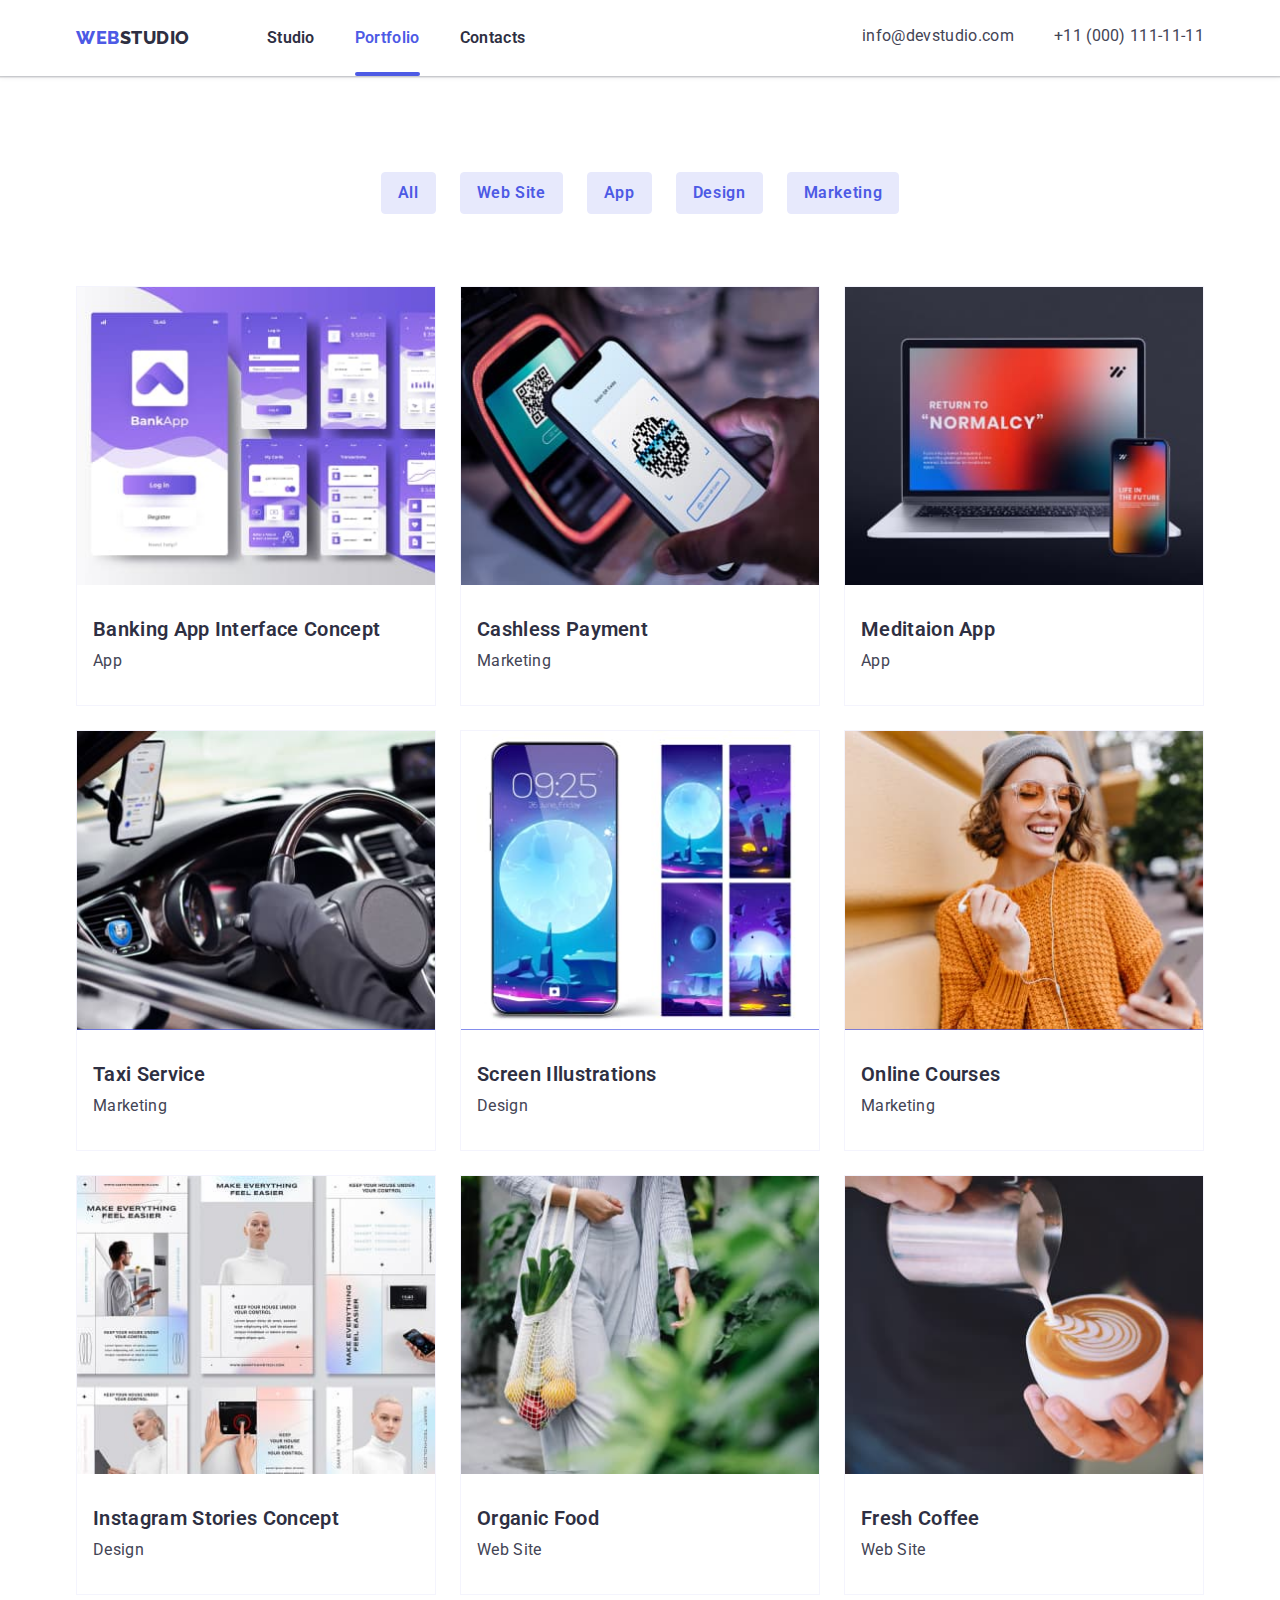
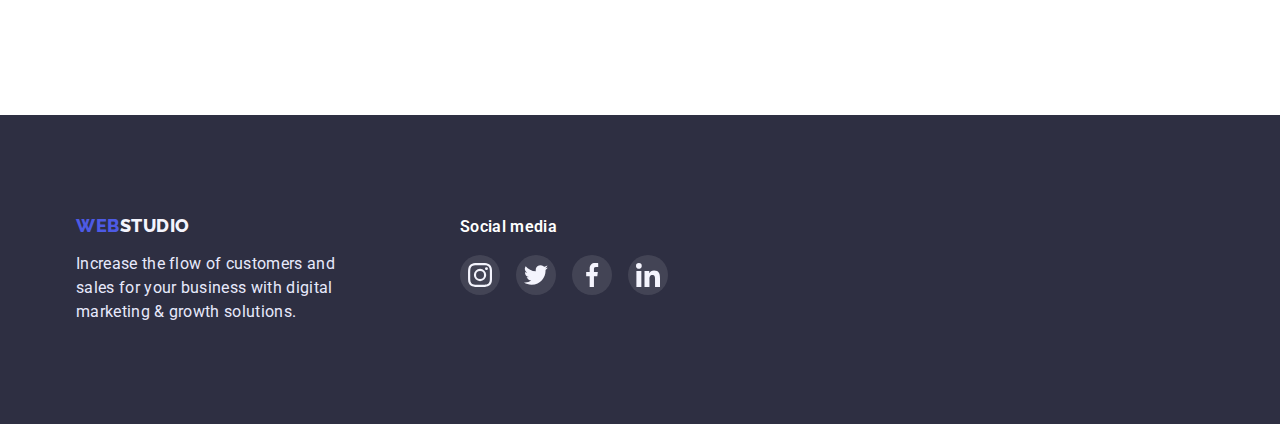
==== portfolio.html @ 24c37f54 "copy all files from hw6" ====
<!DOCTYPE html>
<html lang="uk">
  <head>
    <meta charset="UTF-8" />
    <meta http-equiv="X-UA-Compatible" content="IE=edge" />
    <meta name="viewport" content="width=device-width, initial-scale=1.0" />
    <link
      href="https://fonts.googleapis.com/css2?family=Oleo+Script&family=Raleway:wght@700&family=Roboto:wght@400;500;700;900&display=swap"
      rel="stylesheet"
    />
    <link
      href="https://cdnjs.cloudflare.com/ajax/libs/modern-normalize/1.1.0/modern-normalize.min.css"
      rel="stylesheet"
    />
    <!-- <link
      href="https://fonts.googleapis.com/css2?family=Raleway:wght@700&display=swap"
      rel="stylesheet"
    /> -->
    <link rel="stylesheet" href="./сss/styles.css" />
    <title>Portfolio</title>
  </head>
  <body class="page">
    <!-- Шапка сайту -->
    <header class="border-header">
      <div class="container all-header">
        <nav class="main-nav">
          <!-- <a href="index.html">
          <img src="./images/WebStudio.svg" alt="Лого вебстудии" />
        </a> -->
          <a href="index.html" class="logo-top"
            >Web<span class="logo-header">Studio</span></a
          >
          <ul class="site-nav list">
            <li class="item">
              <a href="index.html" class="link">Studio</a>
            </li>
            <li class="item">
              <a href="./portfolio.html" class="link current">Portfolio</a>
            </li>
            <li class="item"><a href="#" class="link">Contacts</a></li>
          </ul>
        </nav>
        <ul class="contacts-nav list">
          <li class="item">
            <a href="mailto:info@devstudio.com" lang="en" class="contacts"
              >info@devstudio.com</a
            >
          </li>
          <li class="item">
            <a href="tel:+110001111111" class="contacts">+11 (000) 111-11-11</a>
          </li>
        </ul>
      </div>
    </header>
    <main>
      <section class="porfolio-section">
        <div class="container">
          <h1 class="section-title visually-hidden">Portfolio</h1>
          <ul class="filter">
            <li class="items">
              <button type="button" class="filter-button pointer">All</button>
            </li>

            <li class="items">
              <button type="button" class="filter-button pointer">
                Web Site
              </button>
            </li>

            <li class="items">
              <button type="button" class="filter-button pointer">App</button>
            </li>

            <li class="items">
              <button type="button" class="filter-button pointer">
                Design
              </button>
            </li>

            <li class="items">
              <button type="button" class="filter-button pointer">
                Marketing
              </button>
            </li>
          </ul>

          <ul class="portfolio">
            <li class="portfolio-elements">
              <a href="#" lang="en" class="portfolio-link link">
                <div class="cards-overlay">
                  <img src="./images1/banking.jpg" alt="banking" width="370" />
                  <p class="text-cards-overlay">
                    14 Stylish and User-Friendly App Design Concepts · Task
                    Manager App · Calorie Tracker App · Exotic Fruit Ecommerce
                    App · Cloud Storage App
                  </p>
                </div>

                <div class="card-content">
                  <h2 class="content-title">Banking App Interface Concept</h2>
                  <p class="section-text">App</p>
                </div>
              </a>
            </li>

            <li class="portfolio-elements">
              <a href="#" lang="en" class="portfolio-link link">
                <div class="cards-overlay">
                  <img src="./images1/qrcode.jpg" alt="cashless" width="370" />
                  <p class="text-cards-overlay">
                    14 Stylish and User-Friendly App Design Concepts · Task
                    Manager App · Calorie Tracker App · Exotic Fruit Ecommerce
                    App · Cloud Storage App
                  </p>
                </div>

                <div class="card-content">
                  <h2 class="content-title">Cashless Payment</h2>
                  <p class="section-text">Marketing</p>
                </div>
              </a>
            </li>

            <li class="portfolio-elements">
              <a href="#" lang="en" class="portfolio-link link">
                <div class="cards-overlay">
                  <img
                    src="./images1/meditaion.jpg"
                    alt="meditaion"
                    width="370"
                  />
                  <p class="text-cards-overlay">
                    14 Stylish and User-Friendly App Design Concepts · Task
                    Manager App · Calorie Tracker App · Exotic Fruit Ecommerce
                    App · Cloud Storage App
                  </p>
                </div>

                <div class="card-content">
                  <h2 class="content-title">Meditaion App</h2>
                  <p class="section-text">App</p>
                </div>
              </a>
            </li>

            <li class="portfolio-elements">
              <a href="#" lang="en" class="portfolio-link link">
                <div class="cards-overlay">
                  <img src="./images1/taxi.jpg" alt="taxi" width="370" />
                  <p class="text-cards-overlay">
                    14 Stylish and User-Friendly App Design Concepts · Task
                    Manager App · Calorie Tracker App · Exotic Fruit Ecommerce
                    App · Cloud Storage App
                  </p>
                </div>

                <div class="card-content">
                  <h2 class="content-title">Taxi Service</h2>
                  <p class="section-text">Marketing</p>
                </div>
              </a>
            </li>

            <li class="portfolio-elements">
              <a href="#" lang="en" class="portfolio-link link">
                <div class="cards-overlay">
                  <img src="./images1/screen.jpg" alt="screen" width="370" />
                  <p class="text-cards-overlay">
                    14 Stylish and User-Friendly App Design Concepts · Task
                    Manager App · Calorie Tracker App · Exotic Fruit Ecommerce
                    App · Cloud Storage App
                  </p>
                </div>

                <div class="card-content">
                  <h2 class="content-title">Screen Illustrations</h2>
                  <p class="section-text">Design</p>
                </div>
              </a>
            </li>

            <li class="portfolio-elements">
              <a href="#" lang="en" class="portfolio-link link">
                <div class="cards-overlay">
                  <img src="./images1/courses.jpg" alt="courses" width="370" />
                  <p class="text-cards-overlay">
                    14 Stylish and User-Friendly App Design Concepts · Task
                    Manager App · Calorie Tracker App · Exotic Fruit Ecommerce
                    App · Cloud Storage App
                  </p>
                </div>

                <div class="card-content">
                  <h2 class="content-title">Online Courses</h2>
                  <p class="section-text">Marketing</p>
                </div>
              </a>
            </li>

            <li class="portfolio-elements">
              <a href="#" lang="en" class="portfolio-link link">
                <div class="cards-overlay">
                  <img src="./images1/stories.jpg" alt="stories" width="370" />
                  <p class="text-cards-overlay">
                    14 Stylish and User-Friendly App Design Concepts · Task
                    Manager App · Calorie Tracker App · Exotic Fruit Ecommerce
                    App · Cloud Storage App
                  </p>
                </div>

                <div class="card-content">
                  <h2 class="content-title">Instagram Stories Concept</h2>
                  <p class="section-text">Design</p>
                </div>
              </a>
            </li>

            <li class="portfolio-elements">
              <a href="#" lang="en" class="portfolio-link link">
                <div class="cards-overlay">
                  <img src="./images1/food.jpg" alt="food" width="370" />
                  <p class="text-cards-overlay">
                    14 Stylish and User-Friendly App Design Concepts · Task
                    Manager App · Calorie Tracker App · Exotic Fruit Ecommerce
                    App · Cloud Storage App
                  </p>
                </div>

                <div class="card-content">
                  <h2 class="content-title">Organic Food</h2>
                  <p class="section-text">Web Site</p>
                </div>
              </a>
            </li>

            <li class="portfolio-elements">
              <a href="#" lang="en" class="portfolio-link link">
                <div class="cards-overlay">
                  <img src="./images1/coffee.jpg" alt="coffee" width="370" />
                  <p class="text-cards-overlay">
                    14 Stylish and User-Friendly App Design Concepts · Task
                    Manager App · Calorie Tracker App · Exotic Fruit Ecommerce
                    App · Cloud Storage App
                  </p>
                </div>

                <div class="card-content">
                  <h2 class="content-title">Fresh Coffee</h2>
                  <p class="section-text">Web Site</p>
                </div>
              </a>
            </li>
          </ul>
        </div>
      </section>
    </main>
    <!-- Футер -->
    <footer class="footer">
      <!-- <img src="./images/WebStudio.svg" alt="Лого вебстудии" /> -->
      <div class="container">
        <div class="all-footer">
          <div class="footer-block">
            <a href="index.html" class="logo-bottom"
              >Web<span class="logo-footer">Studio</span>
            </a>
            <p class="footer-text">
              Increase the flow of customers and sales for your business with
              digital marketing & growth solutions.
            </p>
          </div>
          <div class="social-media">
            <p class="social-text">Social media</p>
            <ul class="social-link-footer">
              <li class="elements-size">
                <a href="#" class="social-blok-footer">
                  <svg class="icon-footer" width="24" height="24">
                    <use href="./images1/sprite1.svg#icon-instagram"></use>
                  </svg>
                </a>
              </li>

              <li class="elements-size">
                <a href="#" class="social-blok-footer">
                  <svg class="icon-footer" width="24" height="24">
                    <use href="./images1/sprite1.svg#icon-twitter"></use>
                  </svg>
                </a>
              </li>

              <li class="elements-size">
                <a href="#" class="social-blok-footer">
                  <svg class="icon-footer" width="24" height="24">
                    <use href="./images1/sprite1.svg#icon-facebook"></use>
                  </svg>
                </a>
              </li>

              <li class="elements-size">
                <a href="#" class="social-blok-footer">
                  <svg class="icon-footer" width="24" height="24">
                    <use href="./images1/sprite1.svg#icon-linkedin"></use>
                  </svg>
                </a>
              </li>
            </ul>
          </div>
        </div>
      </div>
    </footer>
    <script src="./js/modal.js"></script>
  </body>
</html>
---- сss/styles.css ----
/* Определяем палитру цвета которую использовал дизайнер при разработке макета */
/* цвет основного текста SLATE #434455; */
/* вторичный цвет текста (заголовки) NAVY BLUE #2E2F42 */
/* цвет бэкграунд акцента #4D5AE5 */
/* цвет лого header  #4D5AE5 #2E2F42 */
/* цвет лого footer  #4D5AE5 #F4F4FD */
/* цвет фона (header) #FFFFFF */
/* цвет фона (hero + footer) #2E2F42 */
/* цвет фона (sections) #E5E5E5 */
/* цвет фона (section Team) #F4F4FD */
/* цвет фона кнопок #E7E9FC */

/* Задаем основной цвет шрифта и фона */
:root {
  --portfolio-card-set-left-gap: 24px;
  --portfolio-card-set-top-gap: 48px;

  --primary-text-color: #434455;
  --title-text-color-second-bg-color: #2e2f42;
  --accent-bg-color-button-text-color: #4d5ae5;
  --first-color: #ffffff;
  --third-background-color: #e5e5e5;
  --fourth-background-color: #f4f4fd;
  --button-background-color: #e7e9fc;
  --button-bg-active-color: #404bbf;
  --border-color: #8e8f99;
  --icon-customer-color: #afb1b8;
  --hover-background-color: #31d0aa;

  --duration: 250ms;
  --timing-function: cubic-bezier(0.4, 0, 0.2, 1);
}

/* Если не используем нормализацию стилей то прописываем руками
html {
  box-sizing: border-box;
}
*,
*::before,
*::after {
  box-sizing: inherit;
} */

body {
  margin: 0px;
  color: var(--primary-text-color);
  background-color: var(--first-color);

  font-family: Roboto, sans-serif;
  letter-spacing: 0.02em;
}
/* Утилиты */
.list {
  margin: 0px;
  padding: 0px;
}

/* Обнуляем маржины для элементов макета' */

h1,
h2,
h3,
h4,
h5,
h6,
p,
ul,
a {
  margin: 0;
}

img {
  display: block;
  max-width: 100%;
  height: auto;
}
/* Убираем точки в списке */
/* .list {
  list-style: none;
} */
ul {
  list-style: none;
}

.link {
  text-decoration: none;
}
.pointer {
  cursor: pointer;
}

/* h1,
h2,
h3,
h4,
h5,
h6 {
  font-family: "Times New Roman", Times, serif;
} */

.container {
  width: 1158px;
  padding-left: 15px;
  padding-right: 15px;
  margin-left: auto;
  margin-right: auto;
}

/* Задаем цвет лого */
.logo-top {
  color: var(--accent-bg-color-button-text-color);
  font-family: Raleway, sans-serif;
  font-weight: 800;
  font-size: 18px;
  line-height: 1.33;
  display: flex;
  align-items: center;
  letter-spacing: 0.03em;
  text-transform: uppercase;
  text-decoration: none;
}
.logo-top .logo-header {
  color: var(--title-text-color-second-bg-color);
}
.logo-bottom {
  color: var(--accent-bg-color-button-text-color);
  font-family: Raleway, sans-serif;
  font-weight: 800;
  font-size: 18px;
  line-height: 1.17;
  display: flex;
  align-items: center;
  letter-spacing: 0.03em;
  text-transform: uppercase;
  text-decoration: none;
}
.logo-bottom .logo-footer {
  color: var(--fourth-background-color);
}

/* Стилизуем меню навигации */
.border-header {
  box-shadow: 0px 2px 1px rgba(46, 47, 66, 0.08),
    0px 1px 1px rgba(46, 47, 66, 0.16), 0px 1px 6px rgba(46, 47, 66, 0.08);
}

.all-header {
  display: flex;
  align-items: center;
}
.main-nav {
  display: flex;
  align-items: center;
}
.site-nav {
  display: flex;
  margin-left: 77px;
}
.site-nav .item + .item {
  margin-left: 40px;
}
.site-nav .link {
  position: relative;

  padding-top: 24px;
  padding-bottom: 29px;
  color: var(--title-text-color-second-bg-color);
  font-weight: 600;
  font-size: 16px;
  line-height: 1.5;
  text-decoration: none;

  transition-property: color;
  transition-duration: var(--duration);
  transition-timing-function: var(--timing-function);
}
.site-nav .link:hover,
.site-nav .link:focus {
  color: var(--primary-text-color);
}
.site-nav .link.current,
.site-nav .link:active {
  color: var(--accent-bg-color-button-text-color);
}

.current::after {
  position: absolute;
  left: 0;
  bottom: 0;
  /* margin-top: 24px; */
  content: '';
  display: block;
  width: 100%;
  height: 4px;
  background-color: var(--accent-bg-color-button-text-color);
  border-radius: 2px;
}

/* Стилизуем в шапке контакты */
.contacts-nav {
  display: flex;
  margin-left: auto;
}
.contacts-nav .item:not(:last-child) {
  margin-right: 40px;
}

.contacts-nav .contacts {
  display: flex;
  padding-top: 24px;
  padding-bottom: 28px;
  color: var(--primary-text-color);
  font-size: 16px;
  line-height: 1.5;
  text-decoration: none;

  transition: color var(--duration) var(--timing-function);
}
.contacts-nav .contacts:hover,
.contacts-nav .contacts:focus {
  color: var(--accent-bg-color-button-text-color);
}

/* Стилизуем героя */
.overlay {
  max-width: 1440px;
  height: 603px;
  margin-left: auto;
  margin-right: auto;
  background-image: linear-gradient(
      to right,
      rgba(46, 47, 66, 0.5),
      rgba(46, 47, 66, 0.5)
    ),
    url('../images1/peopleoffice.jpg');
  background-repeat: no-repeat;
  background-position: center;
  background-size: cover;
}

.hero {
  text-align: center;
  background-color: var(--title-text-color-second-bg-color);
}
.hero-content {
  padding-top: 192px;
  padding-bottom: 192px;
}
.hero-title {
  display: block;
  width: 492px;
  margin-left: auto;
  margin-right: auto;
  margin-top: 0;
  margin-bottom: 48px;

  color: var(--first-color);
  font-weight: 600;
  font-size: 56px;
  line-height: 1.07;
}
.hero-button {
  display: flex;
  margin-left: auto;
  margin-right: auto;
  flex-direction: row;
  gap: 10px;
  border-radius: 4px;
  border: none;
  align-items: center;
  padding: 16px 32px;
  min-width: 170px;
  min-height: 51px;
  box-shadow: 0px 4px 4px rgba(0, 0, 0, 0.15);

  color: var(--first-color);
  background-color: var(--accent-bg-color-button-text-color);
  font-family: inherit;
  font-weight: 600;
  font-size: 16px;
  line-height: 1.19;
  display: flex;
  align-items: center;
  letter-spacing: 0.04em;

  transition: box-shadow var(--duration) var(--timing-function),
    background-color var(--duration) var(--timing-function);
}

.hero-button:hover,
.hero-button:focus {
  box-shadow: 0px 1px 6px rgba(46, 47, 66, 0.08),
    0px 1px 1px rgba(46, 47, 66, 0.16), 0px 2px 1px rgba(46, 47, 66, 0.08);
}
.hero-button:active {
  background-color: var(--button-bg-active-color);
  box-shadow: 0px 4px 4px rgba(0, 0, 0, 0.15);
  /* outline-color: transparent; */
}

/* Стилизуем заголовки секций */

.section-title {
  margin-top: 0px;

  color: var(--title-text-color-second-bg-color);
  font-weight: 600;
  font-size: 36px;
  line-height: 1.11;
  text-align: center;
  text-transform: capitalize;
}

.visually-hidden {
  position: absolute;
  width: 1px;
  height: 1px;
  margin: -1px;
  border: 0;
  padding: 0;
  clip: rect(0 0 0 0);
  overflow: hidden;
}

/* Стилизуем заголовки контента внутри секций Future, Team, Portfolio */

.content-title {
  margin-top: 0px;
  margin-bottom: 0px;

  color: var(--title-text-color-second-bg-color);
  font-weight: 600;
  font-size: 20px;
  line-height: 1.2;
}
/* Стилизуем контент внутри секций Future, Team, Portfolio */

.section {
  padding-top: 120px;
  padding-bottom: 120px;
}

.features-section {
  padding-bottom: 0px;
}

.feature-block {
  display: flex;
  align-items: center;
  justify-content: center;
  margin: 0;
  margin-bottom: 8px;
  width: 264px;
  height: 112px;
  border-radius: 4px;
  text-align: center;
  background-color: var(--fourth-background-color);
  border-radius: 4px;
}

.features {
  display: flex;
  min-width: 264px;
  margin: 0;
  padding: 0;
}

.features .items {
  flex-basis: 264px;
}

.features .items:not(:last-child) {
  margin-right: 24px;
}

.section-text {
  color: var(--primary-text-color);
  font-size: 16px;
  line-height: 1.5;
}
/* Section What are we doing */
.services {
  display: flex;
  margin-top: 72px;
  padding: 0;
}

.services .items:not(:last-child) {
  padding-right: 24px;
}
/* Section Team */

.team {
  display: flex;
  margin: 0;
  padding: 0;
  margin-top: 72px;
  gap: 24px;
}

.team-elements {
  flex-basis: calc((100% - 72px) / 4);
  background-color: var(--first-color);
  box-shadow: 0px 1px 6px rgba(46, 47, 66, 0.08),
    0px 1px 1px rgba(46, 47, 66, 0.16), 0px 2px 1px rgba(46, 47, 66, 0.08);
  border-radius: 0px 0px 4px 4px;
}

.team-background {
  background-color: var(--fourth-background-color);
}

.teamcard-content {
  text-align: center;
  padding: 32px 16px;
}

.social-link {
  display: flex;
  margin: 0;
  padding: 0;
  margin-top: 8px;
  gap: 24px;
}

.social-blok {
  display: flex;
  justify-content: center;
  align-items: center;
  text-align: center;
  width: 40px;
  height: 40px;
  padding: 12px 12px;
  border-radius: 50%;
  background-color: var(--accent-bg-color-button-text-color);
}

.social-blok:not(:last-child) {
  margin-right: 24px;
}

/* Section Customers */

.customer-block {
  display: flex;
  margin: 0;
  padding: 0;
  margin-top: 72px;
  gap: 24px;
  justify-content: center;
}

.customer-block .items {
  width: 168px;
  height: 88px;
}

.customer-block-icon {
  width: 100%;
  height: 100%;
  display: flex;
  align-items: center;
  justify-content: center;
  background-color: var(--first-color);
  border: 1px solid var(--border-color);
  border-radius: 4px;
  color: var(--border-color);

  transition: color var(--duration) var(--timing-function),
    border-color var(--duration) var(--timing-function);
}

.customer-block-icon:not(:last-child) {
  margin-right: 24px;
}

.icon-customer {
  fill: currentColor;
}

.customer-block-icon:hover,
.customer-block-icon:focus {
  color: var(--accent-bg-color-button-text-color);
  border-color: var(--accent-bg-color-button-text-color);
}

/* outline-color: var(--accent-bg-color-button-text-color); */

/* Стилизуем футер */

.footer {
  /* max-width: 1440px;
  max-height: 310px; */
  margin-left: auto;
  margin-right: auto;
  padding-top: 100px;
  padding-bottom: 100px;
  background-color: var(--title-text-color-second-bg-color);
}

.all-footer {
  display: flex;
  margin: 0;
  padding: 0;
  align-items: flex-start;
}
.footer-block {
  width: 264px;
  padding: 0;
  margin: 0;
}
.footer-text {
  display: inline-block;
  width: 264px;
  margin-top: 16px;

  color: var(--button-background-color);
  font-size: 16px;
  line-height: 1.5;
}
.social-items {
  display: flex;
  margin: 0;
  padding: 0;
}

.social-media {
  display: block;
  margin-left: 120px;
}
.social-text,
.form-text {
  display: inline-block;
  margin-bottom: 16px;

  font-weight: 600;
  font-size: 16px;
  line-height: 1.5;
  color: var(--first-color);
}
.social-link-footer {
  display: flex;
  margin: 0;
  padding: 0;
  gap: 16px;
}

.elements-size {
  width: 40px;
  height: 40px;
}
.social-blok-footer {
  display: flex;
  margin: 0;
  width: 100%;
  height: 100%;
  /* padding: 12px 12px; */
  /* border: 1px solid var(--border-color); */
  border-radius: 4px;
  justify-content: center;
  align-items: center;
  text-align: center;
  border-radius: 50%;
  background-color: rgba(255, 255, 255, 0.1);

  transition: background-color var(--duration) var(--timing-function),
    outline-color var(--duration) var(--timing-function);
}

.social-blok:not(:last-child) {
  margin-right: 24px;
}

.social-blok-footer:hover,
.social-blok-footer:focus {
  background-color: var(--hover-background-color);
  outline-color: transparent;
}

.footer-form {
  position: relative;

  display: flex;
  flex-direction: column;
  align-items: flex-start;
  margin-left: 80px;
  width: 456px;
  height: 80px;
}

.footer-input-text {
  position: absolute;
  left: 0%;
  bottom: 0%;

  display: flex;
  width: 264px;
  height: 40px;
  margin-right: 24px;

  padding-top: 8px;
  padding-left: 16px;
  padding-bottom: 8px;

  background-color: #2e2f42;
  border: 1px solid rgba(255, 255, 255, 0.3);
  filter: drop-shadow(0px 4px 4px rgba(0, 0, 0, 0.15));
  border-radius: 4px;
}

.button-subscribe {
  position: absolute;
  right: 0%;
  bottom: 0%;

  display: flex;
  /* align-items: flex-end; */
  width: 168px;
  height: 40px;
  /* flex-direction: row; */
  /* justify-content: center;
  align-items: center;
  text-align: center; */
  padding: 8px 24px;
  gap: 16px;
  border: none;

  color: var(--first-color);
  background: var(--accent-bg-color-button-text-color);
  border-radius: 4px;

  font-weight: 700;
  font-size: 16px;
  line-height: 1.5;
  letter-spacing: 0.06em;
}

/* Стилизуем страницу Портфолио  */

/* Section filter  */
.filter-button {
  padding: 8px 16px;
  color: var(--accent-bg-color-button-text-color);
  background-color: var(--button-background-color);
  font-family: inherit;
  font-weight: 600;
  font-size: 16px;
  line-height: 1.5;
  text-align: center;
  letter-spacing: 0.04em;

  border: 1px solid var(--button-background-color);
  border-radius: 4px;

  transition: color var(--duration) var(--timing-function),
    background-color var(--duration) var(--timing-function),
    box-shadow var(--duration) var(--timing-function);
}

.filter-button:hover,
.filter-button:focus {
  color: var(--first-color);
  background-color: var(--accent-bg-color-button-text-color);
  box-shadow: 0px 3px 1px rgba(0, 0, 0, 0.1), 0px 2px 1px rgba(0, 0, 0, 0.08),
    0px 2px 2px rgba(0, 0, 0, 0.12);
}

.porfolio-section {
  padding-top: 96px;
  padding-bottom: 120px;
}
.filter {
  display: flex;
  justify-content: center;
  text-align: center;
  padding: 0px;
  margin-left: auto;
  margin-right: auto;
  margin-bottom: 72px;
}

.filter .items {
  justify-content: center;
}

.filter .items:not(:last-child) {
  padding-right: 24px;
}

/* Portfolio */

.portfolio {
  display: flex;
  flex-wrap: wrap;
  padding: 0;
  margin: 0;
  gap: 24px;
  text-decoration: none;
}

.portfolio-elements {
  position: relative;
  /* overflow: hidden; */

  flex-basis: calc((100% - 48px) / 3);
  border: 0.5px solid var(--fourth-background-color);

  transition: box-shadow var(--duration) var(--timing-function);
}

.portfolio-elements:hover,
.portfolio-elements:focus {
  box-shadow: 0px 1px 6px rgba(46, 47, 66, 0.08);
}
.card-content {
  padding: 32px;
  padding-left: 16px;
  text-align: left;
}

.section-text {
  margin-top: 8px;
}

/* Оформление Cards-Overlay */

.cards-overlay {
  position: relative;
  overflow: hidden;
}
.text-cards-overlay {
  position: absolute;
  top: 0;
  left: 0;
  padding-top: 40px;
  padding-right: 32px;
  padding-bottom: 164px;
  padding-left: 32px;

  width: 100%;
  height: 100%;
  background-color: #4d5ae5;

  font-size: 16px;
  line-height: 1.5;
  color: var(--fourth-background-color);

  transform: translateY(100%);
  /* opacity: 0; */

  transition: transform var(--duration) var(--timing-function);
  /* opacity: transform var(--duration) var(--timing-function); */
}
.portfolio-link:hover .text-cards-overlay,
.portfolio-link:focus .text-cards-overlay {
  transform: translateY(0%);
  /* opacity: 1; */
}

/* Оформляем backdrop и модальное окно */

.backdrop {
  position: fixed;
  top: 0;
  left: 0;
  width: 100%;
  height: 100%;
  background-color: #2e2f4266;

  opacity: 1;
  transition: opacity var(--duration) var(--timing-function);
}

.backdrop.is-hidden {
  visibility: hidden;
  opacity: 0;
  pointer-events: none;
}

.backdrop.is-hidden .modal {
  transform: translate(-50%, -50%) scale(1.3);
}

.modal {
  position: absolute;
  top: 50%;
  left: 50%;

  width: 408px;
  height: 576px;
  background-color: #fcfcfc;
  box-shadow: 0px 1px 1px #00000024, 0px 1px 3px #0000001f,
    0px 2px 1px #00000033;
  border-radius: 4px;

  transform: translate(-50%, -50%) scale(1);
  transition: transform var(--duration) var(--timing-function);
}

.button-close {
  position: absolute;
  top: 24px;
  right: 24px;

  display: flex;
  align-items: center;
  justify-content: center;
  width: 24px;
  height: 24px;

  border-radius: 50%;
  background-color: var(--button-background-color);

  border: 1px solid #0000001a;
}

/* Оформляем форму модального окна */

textarea {
  resize: none;
}

.form-describe {
  position: absolute;
  top: 72px;
  left: 24px;
  right: 24px;

  display: inline-block;
  justify-content: center;
  text-align: center;
  font-weight: 600;
  font-size: 16px;
  line-height: 1.5;

  color: var(--title-text-color-second-bg-color);
}

.modal-form {
  position: absolute;
  top: 112px;
}

.form-field {
  position: relative;

  /* display: flex;
  flex-direction: column;
  align-items: flex-start; */
  margin-left: 24px;
  margin-right: 24px;
  margin-bottom: 8px;
}

.form-field label,
.form-field-text label {
  margin: 0;
  padding: 0;
  padding-bottom: 4px;

  color: var(--border-color);
  font-size: 12px;
  line-height: 1.17;
  letter-spacing: 0.01em;
}

.form-input {
  margin: 0;
  padding-left: 34px;
  width: 360px;
  height: 40px;
  border: 1px solid #21212133;
  border-radius: 4px;

  transition: outline var(--duration) var(--timing-function);
}

.form-input:hover,
.form-input:focus {
  border: transparent;
  outline: 1px solid var(--accent-bg-color-button-text-color);
}

.icon-input {
  position: absolute;
  top: 45%;
  left: 5%;
  /* display: inline-block; */

  /* transform: translateY(-100%); */

  fill: currentColor;

  transition: color var(--duration) var(--timing-function);
}

.form-input:hover + .icon-input,
.form-input:focus + .icon-input {
  color: var(--accent-bg-color-button-text-color);
}

.form-field-text {
  display: flex;
  flex-direction: column;
  margin-left: 24px;
  margin-right: 24px;
  margin-bottom: 16px;
}

.form-field-text .comment-style {
  padding-top: 8px;
  padding-left: 16px;
  width: 360px;
  height: 120px;

  font-size: 12px;
  line-height: 1.17;
  letter-spacing: 0.01em;

  color: rgba(117, 117, 117, 0.5);
  border: 1px solid #21212133;
  border-radius: 4px;
}

.checkbox-field {
  display: flex;
  margin: 0;
  padding: 0;

  margin-left: 24px;
  margin-right: 24px;
  margin-bottom: 24px;
}

.policy-label {
  display: flex;
  align-items: center;
  text-align: center;

  font-size: 12px;
  line-height: 1.33;
  letter-spacing: 0.04em;

  color: #757575;
}

.check-input {
  position: absolute;
  width: 1px;
  height: 1px;
  margin: -1px;
  border: 0;
  padding: 0;
  clip: rect(0 0 0 0);
  overflow: hidden;
}

.icon-checkbox {
  margin: 0;
  padding: 0;
  margin-right: 8px;
  fill: transparent;
  border: 1.25px solid var(--title-text-color-second-bg-color);
  border-radius: 2px;
}

.check-input:checked + .icon-checkbox {
  background: var(--accent-bg-color-button-text-color);
  border: 1.25px solid var(--accent-bg-color-button-text-color);
  border-radius: 2px;
}

.button-send {
  display: flex;
  margin-left: auto;
  margin-right: auto;

  width: 170px;
  height: 51px;
  padding: 16px 32px;
  justify-content: center;
  align-items: center;
  text-align: center;

  font-weight: 600;
  font-size: 16px;
  line-height: 1.19;
  letter-spacing: 0.04em;
  color: var(--first-color);
  background: var(--accent-bg-color-button-text-color);
  box-shadow: 0px 4px 4px rgba(0, 0, 0, 0.15);
  border: none;
  border-radius: 4px;
}

/* input[type='checkbox'] {
} */

/* .form-field input::placeholder {
  color: tomato;
} */

/* Предыдущий вариант футера */
/* .social-items {
  display: flex;
  align-items: center;
  justify-content: center;
} */
/* .address {
  color: var(--primary-text-color);
  font-style: normal;
  font-size: 14px;
  line-height: 1.71;
  text-decoration: none;
}  */
/* .footer .address {
  color: #ffffff;
  font-style: normal;
  font-size: 14px;
  line-height: 1.71;
  text-decoration: none;
}
.footer .address:hover,
.footer .address:focus {
  color: var(--accent-color);
}

.footer .contacts {
  color: var(--primary-text-color);
  font-style: normal;
  font-size: 14px;
  line-height: 1.71;
  text-decoration: none;
}
.footer .contacts:hover,
.footer .contacts:focus {
  color: var(--accent-color);
} */

/* Тренируемся анимировать кнопки со смещением иконок */
/* .btn {
  position: relative;
  display: inline-flex;
  justify-content: center;
  align-items: center;
  width: 200px;
  height: 70px;
  border: none;
  margin: 15px;
  padding: 10px 30px;
  border-radius: 3px;
  background-color: #008080;
  color: #fff;
  font: inherit;
  cursor: pointer;
  overflow: hidden;

  transition: background-color 250ms cubic-bezier(0.4, 0, 0.2, 1);
}

.btn:hover,
.btn:focus {
  background-color: #d87093;
}

.btn::before,
.btn::after {
  content: '';
  display: inline-block;
  width: 30px;
  height: 30px;
  background-size: contain;

  transition: transform 250ms cubic-bezier(0.4, 0, 0.2, 1);
}

.btn::before {
  margin-right: 10px;

  background-image: url(../images1/facebook.svg);
}

.btn:hover::before,
.btn:focus::before {
  transform: translateY(-50px);
}

.btn::after {
  position: absolute;
  left: 50px;

  transform: translateY(50px);

  background-image: url(../images1/linkedin.svg);
}

.btn:hover::after,
.btn:focus::after {
  transform: translateY(0);
} */
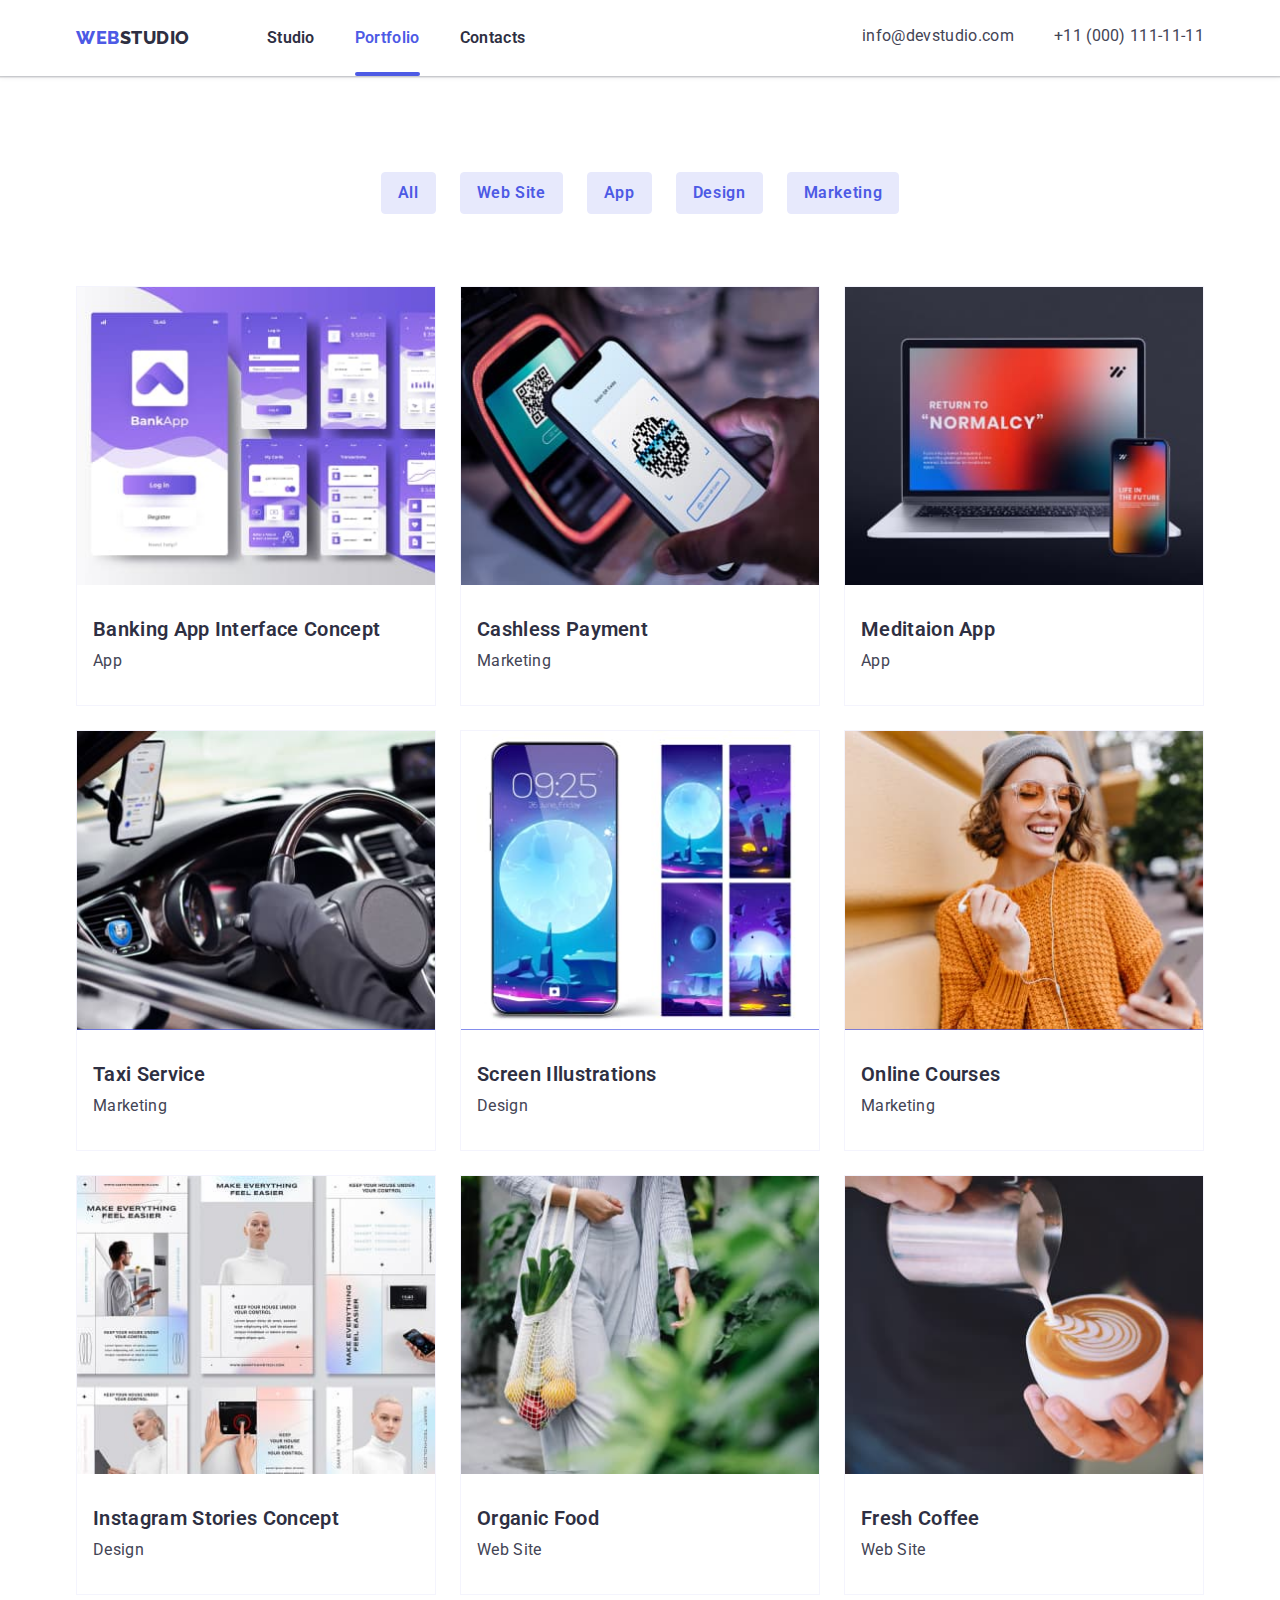
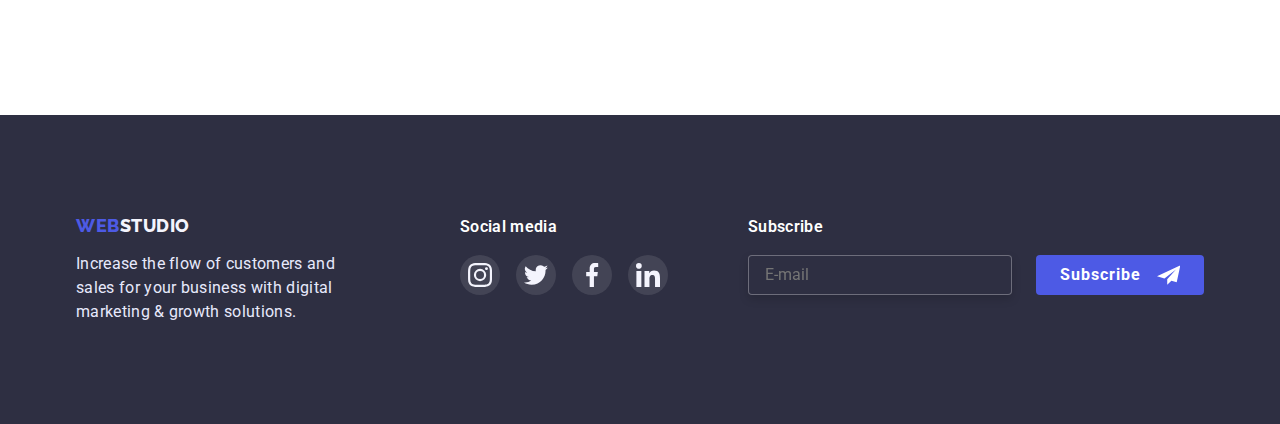
==== commit 06a1bfa8: "Added footer form to Portfolio page" ====
--- a/portfolio.html
+++ b/portfolio.html
@@ -304,6 +304,26 @@
               </li>
             </ul>
           </div>
+          <div class="footer-form">
+            <p class="form-text">Subscribe</p>
+            <form class="footer-form-field js-speaker-form">
+              <!-- <label for="footer-email">Email</label> -->
+              <input
+                class="footer-input-text"
+                type="email"
+                name="footer-email"
+                id="footer-email"
+                placeholder="E-mail"
+              />
+
+              <button type="submit" class="button-subscribe pointer">
+                Subscribe
+                <svg class="icon-close" width="24" height="24">
+                  <use href="./images1/sprite1.svg#icon-frame"></use>
+                </svg>
+              </button>
+            </form>
+          </div>
         </div>
       </div>
     </footer>
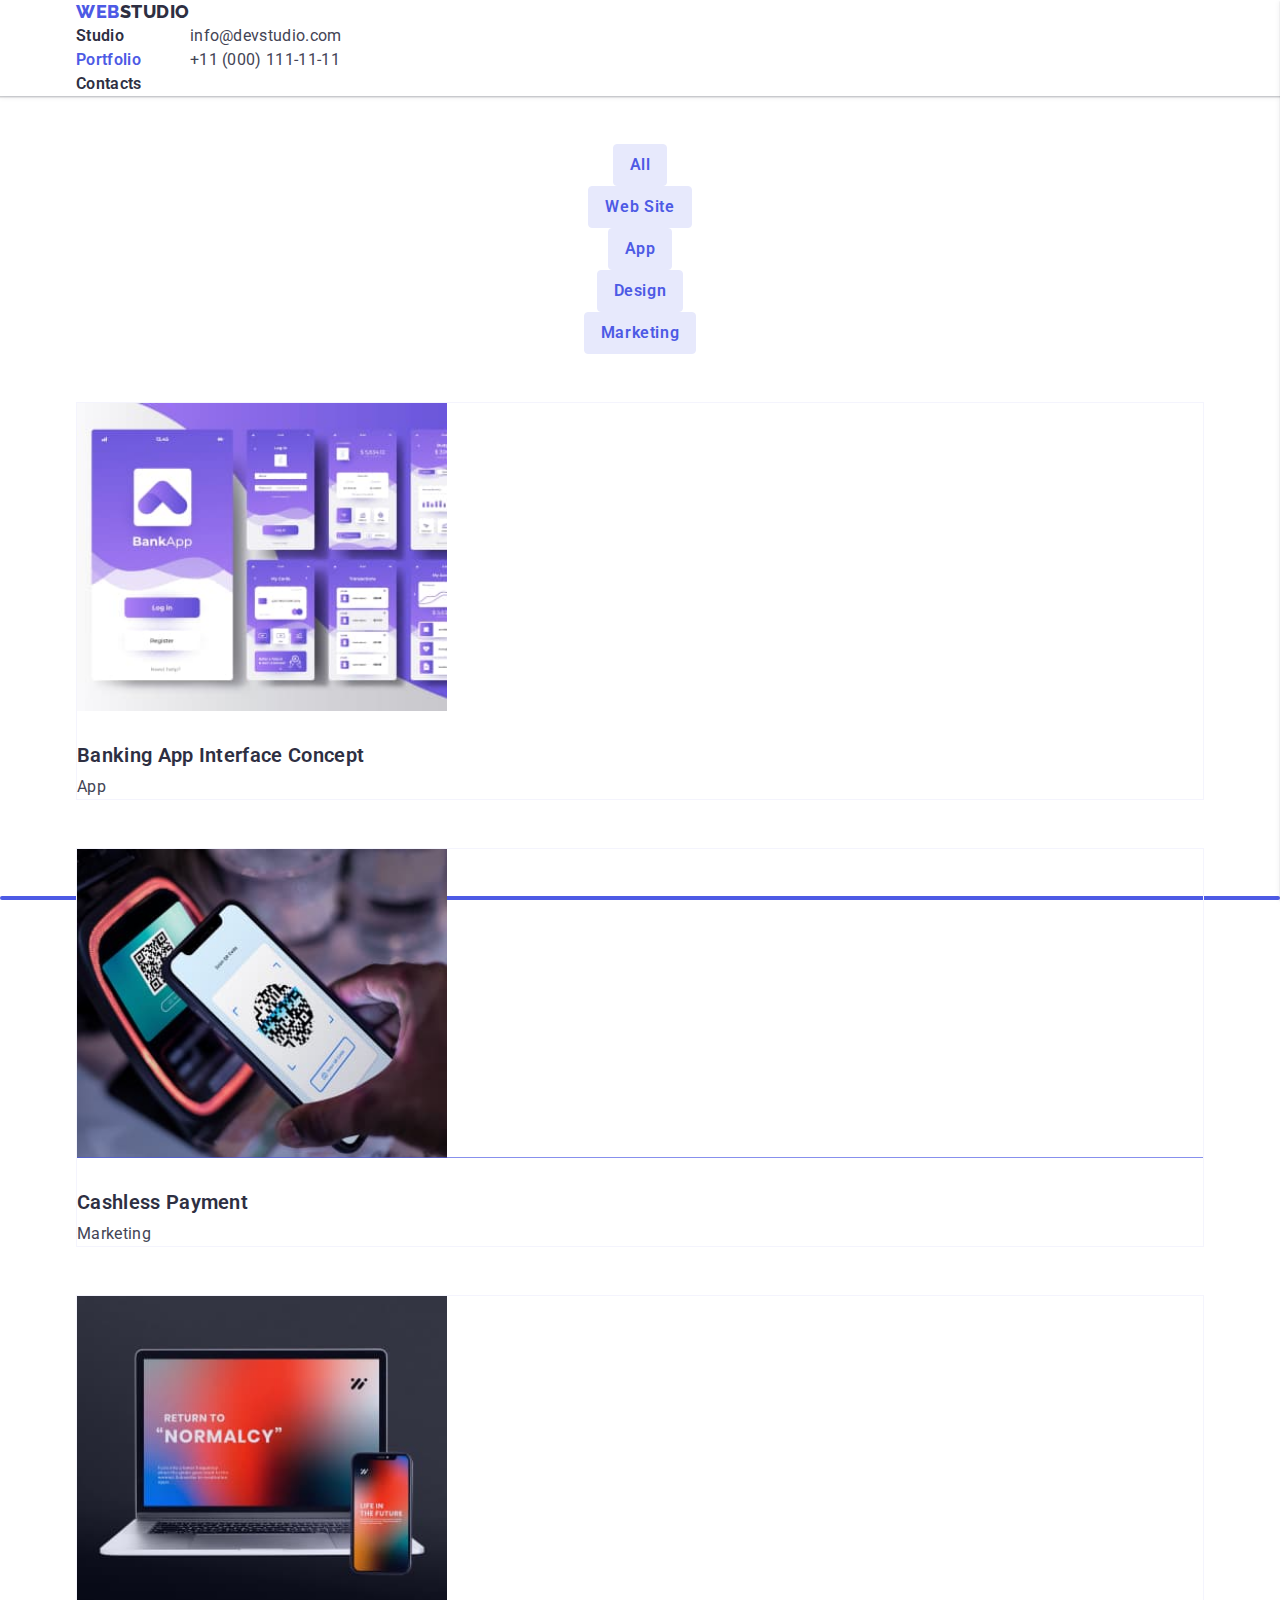
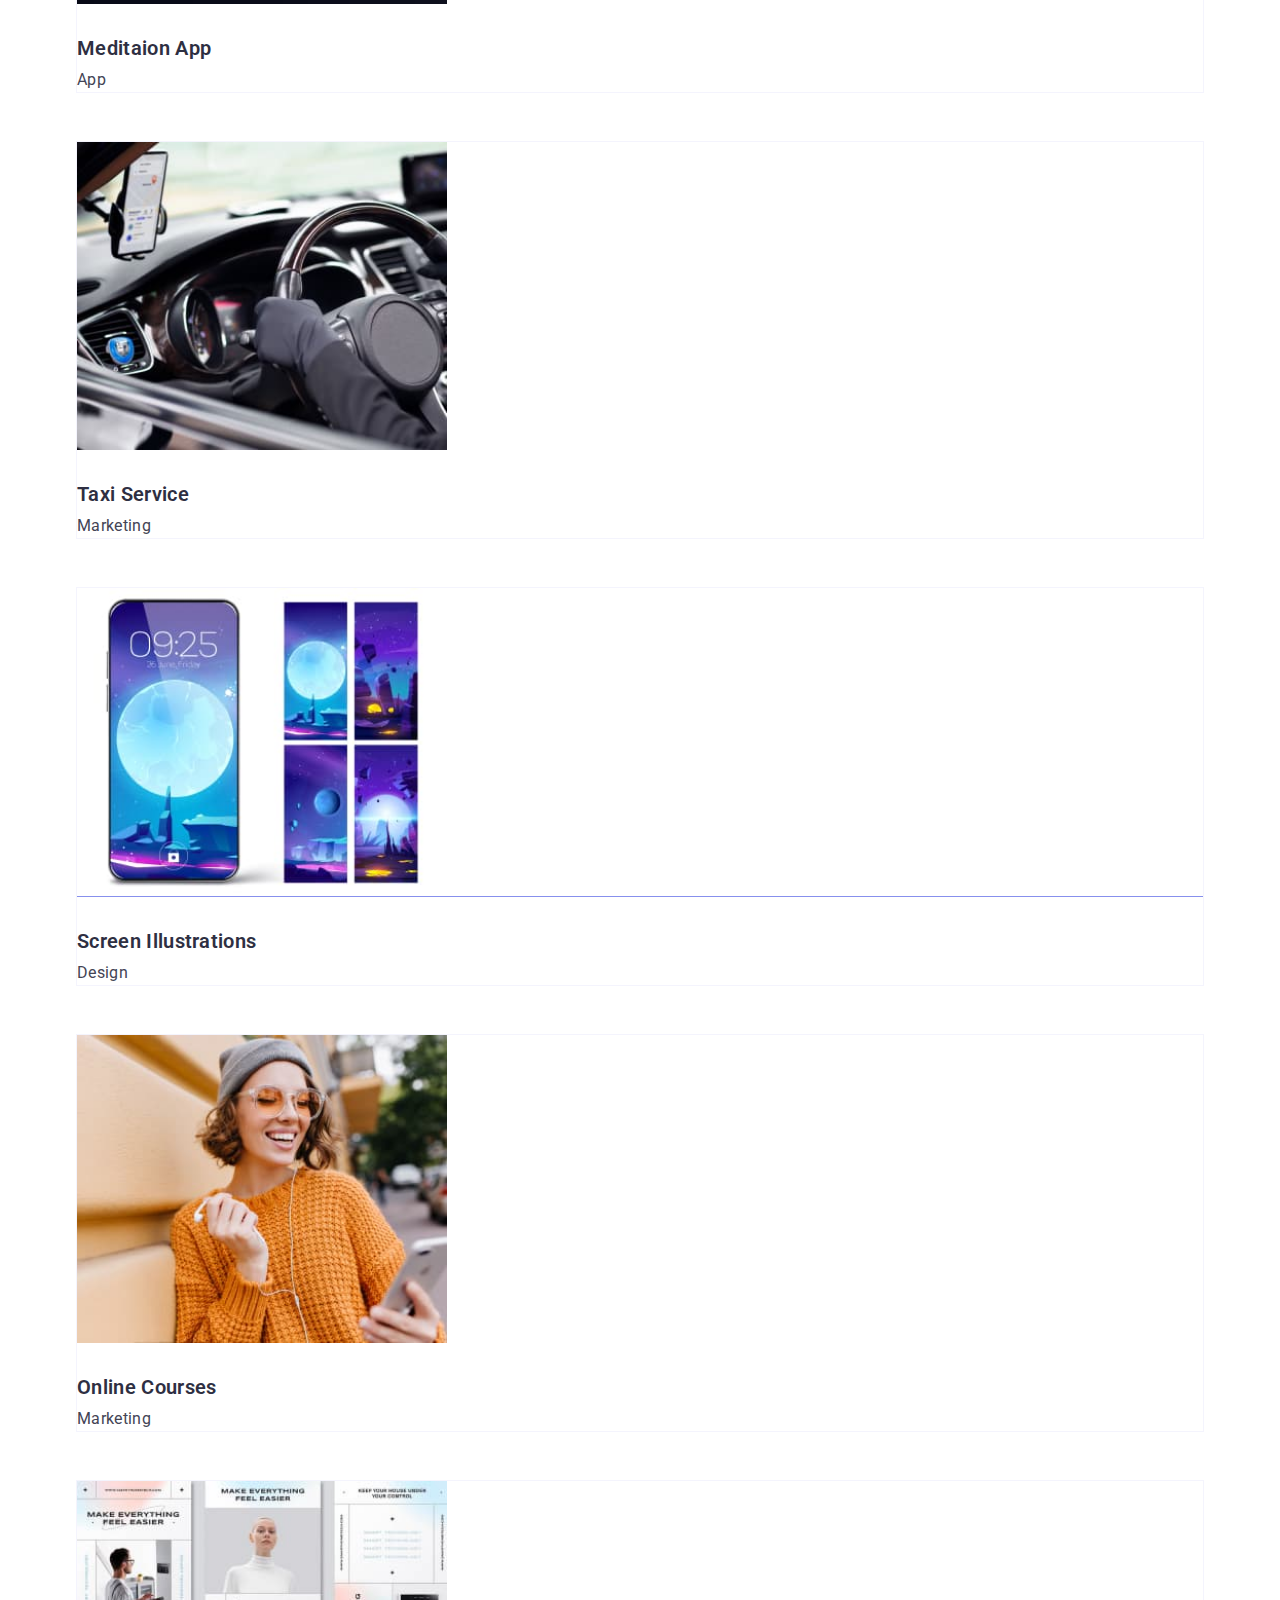
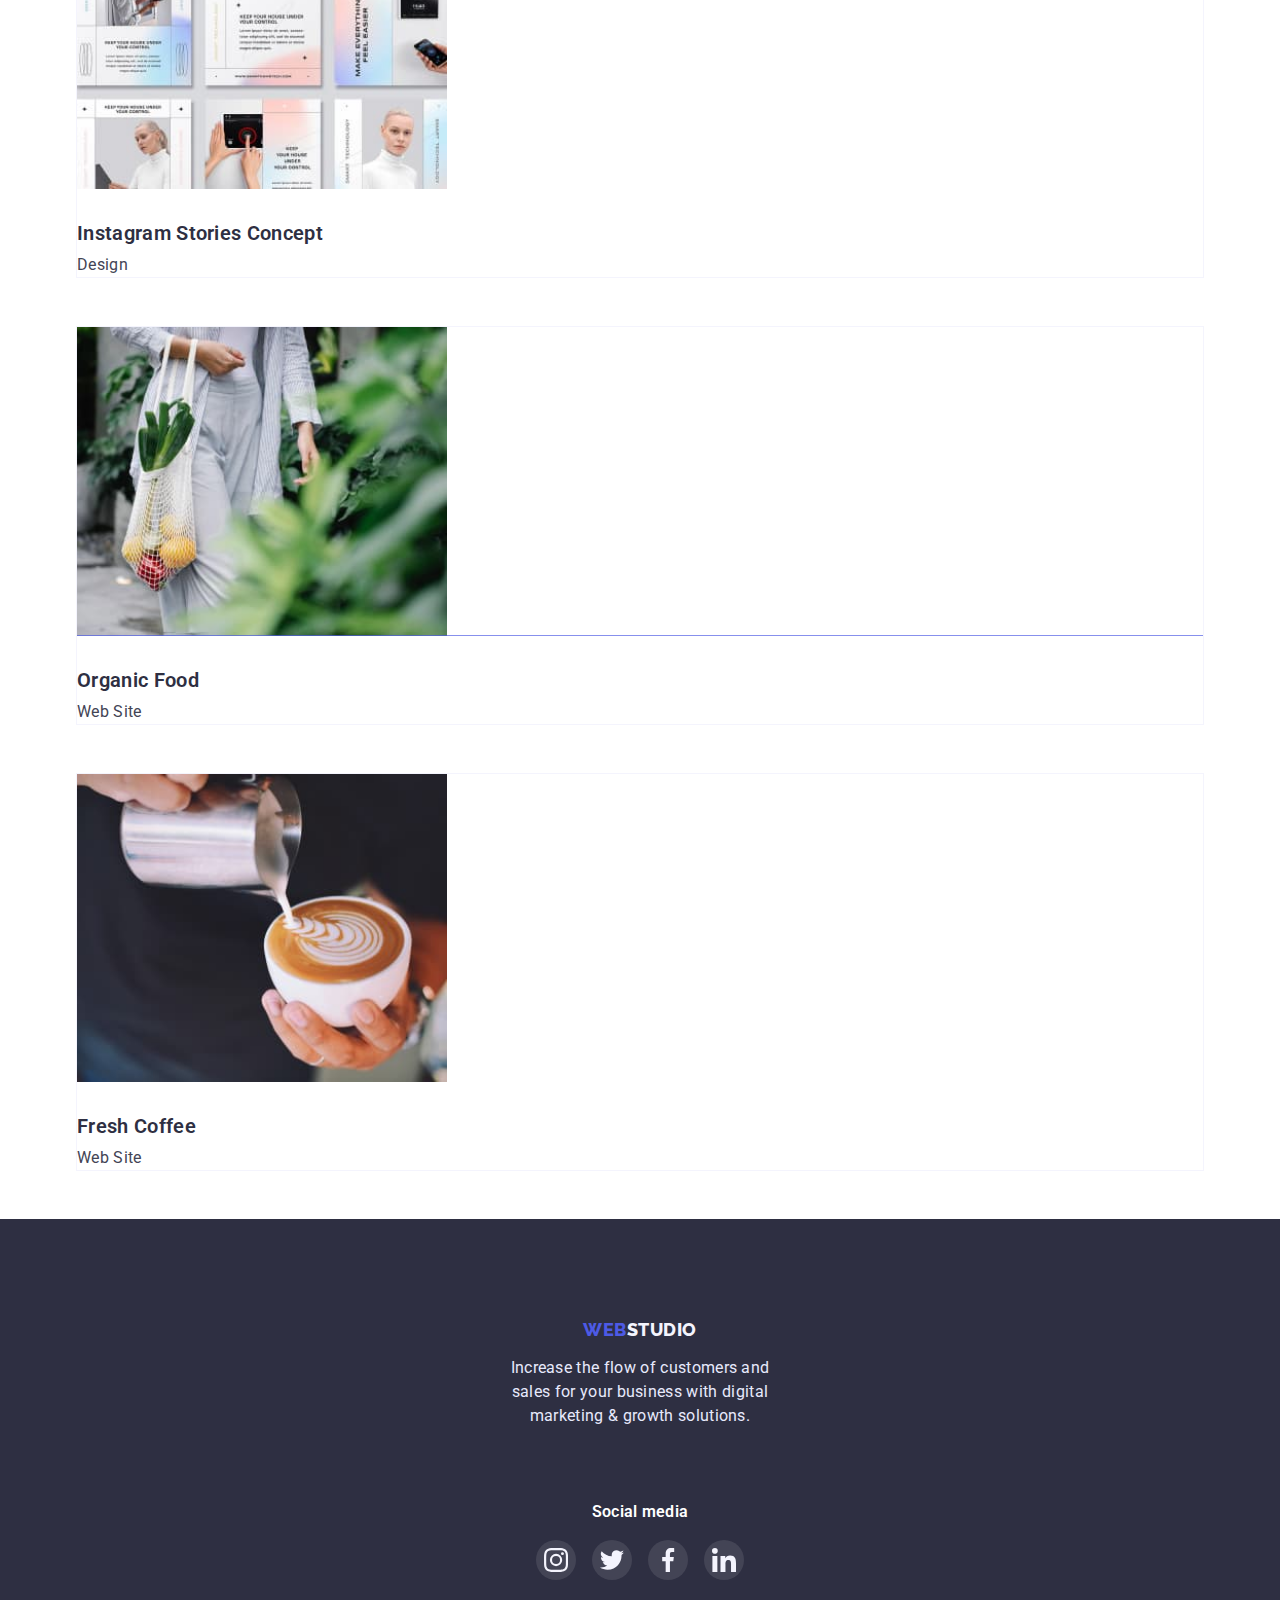
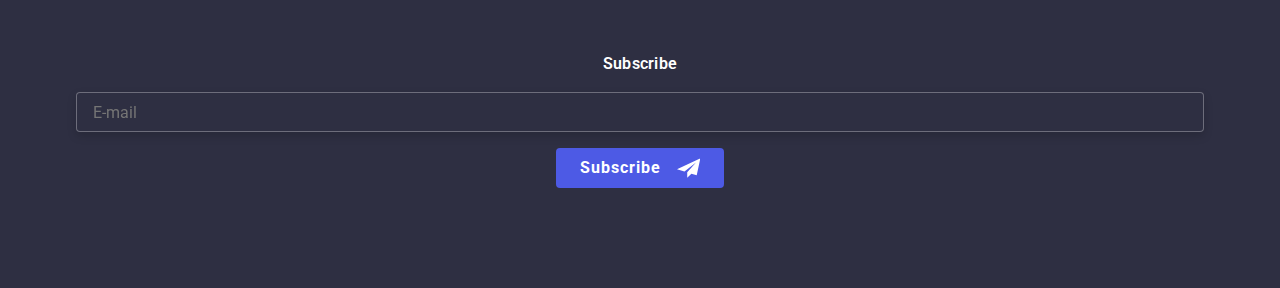
==== commit 098c454b: "Added aditional settings for sections" ====
--- a/portfolio.html
+++ b/portfolio.html
@@ -12,11 +12,7 @@
       href="https://cdnjs.cloudflare.com/ajax/libs/modern-normalize/1.1.0/modern-normalize.min.css"
       rel="stylesheet"
     />
-    <!-- <link
-      href="https://fonts.googleapis.com/css2?family=Raleway:wght@700&display=swap"
-      rel="stylesheet"
-    /> -->
-    <link rel="stylesheet" href="./сss/styles.css" />
+    <link rel="stylesheet" href="./css/main.min.css" />
     <title>Portfolio</title>
   </head>
   <body class="page">
@@ -24,9 +20,6 @@
     <header class="border-header">
       <div class="container all-header">
         <nav class="main-nav">
-          <!-- <a href="index.html">
-          <img src="./images/WebStudio.svg" alt="Лого вебстудии" />
-        </a> -->
           <a href="index.html" class="logo-top"
             >Web<span class="logo-header">Studio</span></a
           >
@@ -48,6 +41,90 @@
           </li>
           <li class="item">
             <a href="tel:+110001111111" class="contacts">+11 (000) 111-11-11</a>
+          </li>
+        </ul>
+        <button
+          type="button"
+          class="menu-toggle pointer js-open-menu"
+          aria-expanded="false"
+          aria-controls="mobile-menu"
+        >
+          <svg width="32" height="22">
+            <use
+              class="icon-menu"
+              href="./images1/sprite1.svg#menu-hamburger"
+            ></use>
+          </svg>
+        </button>
+      </div>
+      <div class="menu-container js-menu-container" id="mobile-menu">
+        <button type="button" class="menu-toggle pointer js-close-menu">
+          <svg width="8" height="8">
+            <use
+              class="icon-cross"
+              href="./images1/sprite1.svg#icon-close-modal"
+            ></use>
+          </svg>
+        </button>
+
+        <ul class="mobile-menu list">
+          <li class="item">
+            <a href="index.html" class="link">Studio</a>
+          </li>
+
+          <li class="item">
+            <a href="./portfolio.html" class="link">Portfolio</a>
+          </li>
+
+          <li class="item"><a href="#" class="link actual">Contacts</a></li>
+        </ul>
+
+        <ul class="mobile-contacts list">
+          <li class="item">
+            <a href="tel:+110001111111" class="contacts">+11 (000) 111-11-11</a>
+          </li>
+
+          <li class="item">
+            <a
+              href="mailto:info@devstudio.com"
+              lang="en"
+              class="contacts contacts-mail"
+              >info@devstudio.com</a
+            >
+          </li>
+        </ul>
+
+        <ul class="mobile-social-link">
+          <li class="mobile-social-elements">
+            <a href="#" class="mobile-social-block social-items pointer">
+              <svg class="icon-team" width="24" height="24">
+                <use href="./images1/sprite1.svg#icon-instagram"></use>
+              </svg>
+            </a>
+          </li>
+
+          <li class="mobile-social-elements">
+            <a href="#" class="mobile-social-block social-items pointer">
+              <svg class="icon-team" width="24" height="24">
+                <use href="./images1/sprite1.svg#icon-twitter"></use>
+              </svg>
+            </a>
+          </li>
+
+          <li class="mobile-social-elements">
+            <a href="#" class="mobile-social-block social-items pointer">
+              <svg class="icon-team" width="24" height="24">
+                <use href="./images1/sprite1.svg#icon-facebook"></use>
+              </svg>
+            </a>
+          </li>
+
+          <li class="mobile-social-elements">
+            <a href="#" class="mobile-social-block social-items pointer">
+              <svg class="icon-team" width="24" height="24">
+                <use href="./images1/sprite1.svg#icon-linkedin"></use>
+              </svg>
+            </a>
           </li>
         </ul>
       </div>
@@ -328,5 +405,6 @@
       </div>
     </footer>
     <script src="./js/modal.js"></script>
+    <script src="./js/mobile-menu.js"></script>
   </body>
 </html>
--- a/css/main.min.css
+++ b/css/main.min.css
@@ -0,0 +1 @@
+.list{margin:0px;padding:0px}h1,h2,h3,h4,h5,h6,p,ul,a{margin:0}img{display:block;max-width:100%;height:auto}ul{list-style:none}.link{text-decoration:none}.pointer{cursor:pointer}body{margin:0px;color:#434455;background-color:#fff;font-family:Roboto,sans-serif;letter-spacing:.02em}body.modal-open{overflow:hidden}.container{padding-left:15px;padding-right:15px;margin-left:auto;margin-right:auto}@media screen and (min-width: 428px){.container{width:428px}}@media screen and (min-width: 768px){.container{width:768px}}@media screen and (min-width: 1158px){.container{width:1158px}}.logo-top{color:#4d5ae5;font-family:Raleway,sans-serif;font-weight:800;font-size:18px;line-height:1.33;letter-spacing:.03em;text-transform:uppercase;text-decoration:none}.logo-top .logo-header{color:#2e2f42}.logo-bottom{color:#4d5ae5;font-family:Raleway,sans-serif;font-weight:800;font-size:18px;line-height:1.17;letter-spacing:.03em;text-transform:uppercase;text-decoration:none}.logo-bottom .logo-footer{color:#f4f4fd}.border-header{-webkit-box-shadow:0px 2px 1px rgba(46,47,66,.08),0px 1px 1px rgba(46,47,66,.16),0px 1px 6px rgba(46,47,66,.08);box-shadow:0px 2px 1px rgba(46,47,66,.08),0px 1px 1px rgba(46,47,66,.16),0px 1px 6px rgba(46,47,66,.08)}.all-header{display:-webkit-box;display:-ms-flexbox;display:flex;-webkit-box-align:center;-ms-flex-align:center;align-items:center}.container .menu-toggle{position:absolute;top:25px;right:25px;min-width:32px;min-height:22px;color:#fff}@media screen and (max-width: 767px){.all-header{-webkit-box-pack:justify;-ms-flex-pack:justify;justify-content:space-between;padding-top:24px;padding-bottom:24px}}@media screen and (max-width: 767px){.contacts-nav{display:none}.site-nav{display:none}}.site-nav .link{color:#2e2f42;font-weight:600;font-size:16px;line-height:1.5;text-decoration:none;-webkit-transition-property:color;transition-property:color;-webkit-transition-duration:250ms;transition-duration:250ms;-webkit-transition-timing-function:cubic-bezier(0.4, 0, 0.2, 1);transition-timing-function:cubic-bezier(0.4, 0, 0.2, 1)}.site-nav .link:hover,.site-nav .link:focus{color:#434455}.site-nav .link.current,.site-nav .link:active{color:#4d5ae5}.current::after{position:absolute;left:0;bottom:0;content:"";display:block;width:100%;height:4px;background-color:#4d5ae5;border-radius:2px}.contacts-nav .contacts{color:#434455;font-size:16px;line-height:1.5;text-decoration:none;-webkit-transition:color 250ms cubic-bezier(0.4, 0, 0.2, 1);transition:color 250ms cubic-bezier(0.4, 0, 0.2, 1)}.contacts-nav .contacts:hover,.contacts-nav .contacts:focus{color:#4d5ae5}.menu-container{position:fixed;top:0;left:0;width:100vw;height:100vh;z-index:999;padding:40px;background-color:#fff;-webkit-box-shadow:0px 2px 1px rgba(46,47,66,.08),0px 1px 1px rgba(46,47,66,.16),0px 1px 6px rgba(46,47,66,.08);box-shadow:0px 2px 1px rgba(46,47,66,.08),0px 1px 1px rgba(46,47,66,.16),0px 1px 6px rgba(46,47,66,.08);-webkit-transform:translateX(100%);transform:translateX(100%);-webkit-transition:-webkit-transform 250ms cubic-bezier(0.4, 0, 0.2, 1);transition:-webkit-transform 250ms cubic-bezier(0.4, 0, 0.2, 1);transition:transform 250ms cubic-bezier(0.4, 0, 0.2, 1);transition:transform 250ms cubic-bezier(0.4, 0, 0.2, 1), -webkit-transform 250ms cubic-bezier(0.4, 0, 0.2, 1)}.menu-container.is-open{-webkit-transform:translateX(0);transform:translateX(0)}.menu-toggle{position:absolute;display:-webkit-box;display:-ms-flexbox;display:flex;-webkit-box-align:center;-ms-flex-align:center;align-items:center;-webkit-box-pack:center;-ms-flex-pack:center;justify-content:center;margin:0;padding:0;background-color:rgba(0,0,0,0);cursor:pointer;border:none;border-radius:50%;outline:none}@media(min-width: 768px){.menu-toggle{display:none}}.menu-toggle:hover,.menu-toggle:focus{background-color:rgba(0,0,0,.1)}.menu-container .menu-toggle{position:absolute;top:25px;right:30px;display:-webkit-box;display:-ms-flexbox;display:flex;-webkit-box-align:center;-ms-flex-align:center;align-items:center;-webkit-box-pack:center;-ms-flex-pack:center;justify-content:center;width:24px;height:24px;color:#fff;border-radius:50%;background-color:#e7e9fc;border:1px solid rgba(0,0,0,.1019607843)}.mobile-menu{margin-top:40px;margin-bottom:284px;display:block;padding:0;list-style:none}.mobile-menu .item:not(:last-child){margin-bottom:40px}.mobile-menu .link{display:block;text-decoration:none;color:#2e2f42;font-weight:600;font-size:36px;line-height:1.111;text-decoration:none;-webkit-transition-property:color;transition-property:color;-webkit-transition-duration:250ms;transition-duration:250ms;-webkit-transition-timing-function:cubic-bezier(0.4, 0, 0.2, 1);transition-timing-function:cubic-bezier(0.4, 0, 0.2, 1)}.mobile-menu .link:hover,.mobile-menu .link:focus{color:#434455}.mobile-menu .link.actual,.mobile-menu .link:active{color:#4d5ae5}.mobile-contacts{display:block;padding:0;margin-left:auto;margin-right:auto;margin-bottom:48px;list-style:none}.mobile-contacts .item:not(:last-child){margin-bottom:40px}.mobile-contacts .contacts{color:#4d5ae5;font-weight:600;font-size:36px;line-height:1.111;text-decoration:none;-webkit-transition:color 250ms cubic-bezier(0.4, 0, 0.2, 1);transition:color 250ms cubic-bezier(0.4, 0, 0.2, 1)}.mobile-contacts .contacts:hover,.mobile-contacts .contacts:focus{color:#4d5ae5}.mobile-contacts .contacts-mail{color:#434455;font-weight:600;font-size:20px;line-height:1.2;text-decoration:none}.mobile-social-link{display:-webkit-box;display:-ms-flexbox;display:flex;margin-left:auto;margin-right:auto;text-align:center;padding:0;list-style:none;gap:56px}.mobile-social-link .mobile-social-block{display:-webkit-box;display:-ms-flexbox;display:flex;-webkit-box-pack:center;-ms-flex-pack:center;justify-content:center;-webkit-box-align:center;-ms-flex-align:center;align-items:center;text-align:center;width:40px;height:40px;border-radius:50%;background-color:#4d5ae5}.overlay{background-image:-webkit-gradient(linear, left top, right top, from(rgba(46, 47, 66, 0.5)), to(rgba(46, 47, 66, 0.5))),url("../images1/peopleoffice.jpg");background-image:linear-gradient(to right, rgba(46, 47, 66, 0.5), rgba(46, 47, 66, 0.5)),url("../images1/peopleoffice.jpg");background-repeat:no-repeat;background-position:center;background-size:cover}.hero{text-align:center;background-color:#2e2f42}.hero-content{padding-top:112px;padding-bottom:109px}.hero-title{display:block;text-align:center;margin-left:55px;margin-right:56px;margin-bottom:80px;color:#fff;font-weight:600;font-size:36px;line-height:1.111;text-transform:capitalize}.hero-button{display:-webkit-box;display:-ms-flexbox;display:flex;-webkit-box-orient:horizontal;-webkit-box-direction:normal;-ms-flex-direction:row;flex-direction:row;margin-left:auto;margin-right:auto;-webkit-box-align:center;-ms-flex-align:center;align-items:center;padding:16px 32px;min-width:170px;min-height:51px;gap:10px;border-radius:4px;border:none;-webkit-box-shadow:0px 4px 4px rgba(0,0,0,.15);box-shadow:0px 4px 4px rgba(0,0,0,.15);color:#fff;background-color:#4d5ae5;font-family:inherit;font-weight:600;font-size:16px;line-height:1.19;display:flex;align-items:center;letter-spacing:.04em;-webkit-transition:background-color 250ms cubic-bezier(0.4, 0, 0.2, 1),-webkit-box-shadow 250ms cubic-bezier(0.4, 0, 0.2, 1);transition:background-color 250ms cubic-bezier(0.4, 0, 0.2, 1),-webkit-box-shadow 250ms cubic-bezier(0.4, 0, 0.2, 1);transition:box-shadow 250ms cubic-bezier(0.4, 0, 0.2, 1),background-color 250ms cubic-bezier(0.4, 0, 0.2, 1);transition:box-shadow 250ms cubic-bezier(0.4, 0, 0.2, 1),background-color 250ms cubic-bezier(0.4, 0, 0.2, 1),-webkit-box-shadow 250ms cubic-bezier(0.4, 0, 0.2, 1)}.hero-button:hover,.hero-button:focus{-webkit-box-shadow:0px 1px 6px rgba(46,47,66,.08),0px 1px 1px rgba(46,47,66,.16),0px 2px 1px rgba(46,47,66,.08);box-shadow:0px 1px 6px rgba(46,47,66,.08),0px 1px 1px rgba(46,47,66,.16),0px 2px 1px rgba(46,47,66,.08)}.hero-button:active{background-color:#404bbf;-webkit-box-shadow:0px 4px 4px rgba(0,0,0,.15);box-shadow:0px 4px 4px rgba(0,0,0,.15)}.section-title{margin-top:0px;color:#2e2f42;font-weight:600;font-size:36px;line-height:1.11;text-align:center;text-transform:capitalize}.visually-hidden{position:absolute;width:1px;height:1px;margin:-1px;border:0;padding:0;clip:rect(0 0 0 0);overflow:hidden}.content-title{margin-top:0px;margin-bottom:0px;color:#2e2f42;font-weight:600;font-size:20px;line-height:1.2}.section{padding-top:120px;padding-bottom:120px}@media screen and (max-width: 1157px){.icon{display:none}.section{padding-top:96px;padding-bottom:96px}}.features{padding:0;margin:0}.feature-block{border-radius:4px;text-align:center;background-color:#f4f4fd;border-radius:4px}.features .items:not(:last-child){margin-bottom:72px}.content-title{margin-bottom:8px;font-size:36px;line-height:1.111;text-align:center;text-transform:capitalize}.section-text{display:block;margin-left:auto;margin-right:auto;color:#434455;font-size:16px;line-height:1.5}@media screen and (max-width: 1157px){.section-services{display:none}}.services{display:-webkit-box;display:-ms-flexbox;display:flex;margin-top:72px;padding:0}.services .items:not(:last-child){padding-right:24px}.team{margin:0;padding:0;margin-top:72px}.team-elements{display:block;padding:0;margin-top:72px;margin-left:68px;margin-right:68px;background-color:#fff;-webkit-box-shadow:0px 1px 6px rgba(46,47,66,.08),0px 1px 1px rgba(46,47,66,.16),0px 2px 1px rgba(46,47,66,.08);box-shadow:0px 1px 6px rgba(46,47,66,.08),0px 1px 1px rgba(46,47,66,.16),0px 2px 1px rgba(46,47,66,.08);border-radius:0px 0px 4px 4px}.team-background{background-color:#f4f4fd}.teamcard-content{text-align:center;padding:32px 16px}.social-link{display:-webkit-box;display:-ms-flexbox;display:flex;-webkit-box-pack:center;-ms-flex-pack:center;justify-content:center;margin:0;padding:0;margin-top:8px;gap:24px}.social-block{display:-webkit-box;display:-ms-flexbox;display:flex;-webkit-box-pack:center;-ms-flex-pack:center;justify-content:center;-webkit-box-align:center;-ms-flex-align:center;align-items:center;text-align:center;width:40px;height:40px;padding:12px 12px;border-radius:50%;background-color:#4d5ae5}.customer-block{display:-webkit-box;display:-ms-flexbox;display:flex;-ms-flex-wrap:wrap;flex-wrap:wrap;-webkit-box-pack:center;-ms-flex-pack:center;justify-content:center;margin:0;padding:0;margin-top:72px;gap:16px}.customer-block .items{width:190px;height:88px}.customer-block-icon{width:100%;height:100%;display:-webkit-box;display:-ms-flexbox;display:flex;-webkit-box-align:center;-ms-flex-align:center;align-items:center;-webkit-box-pack:center;-ms-flex-pack:center;justify-content:center;background-color:#fff;border:1px solid #8e8f99;border-radius:4px;color:#8e8f99;-webkit-transition:color 250ms cubic-bezier(0.4, 0, 0.2, 1),border-color 250ms cubic-bezier(0.4, 0, 0.2, 1);transition:color 250ms cubic-bezier(0.4, 0, 0.2, 1),border-color 250ms cubic-bezier(0.4, 0, 0.2, 1)}.icon-customer{fill:currentColor}.customer-block-icon:hover,.customer-block-icon:focus{color:#4d5ae5;border-color:#4d5ae5}.footer{margin:0;padding:0;margin-left:auto;margin-right:auto;padding-top:100px;padding-bottom:100px;background-color:#2e2f42}.all-footer{margin:0;padding:0}.footer-block{display:block;max-width:268px;padding:0;margin:0;margin-bottom:72px;margin-left:auto;margin-right:auto;text-align:center}.footer-text{margin-top:16px;color:#e7e9fc;font-size:16px;line-height:1.5}.social-items{display:-webkit-box;display:-ms-flexbox;display:flex;margin:0;padding:0}.social-media{display:block;margin-bottom:72px;margin-left:auto;margin-right:auto;text-align:center}.social-text,.form-text{display:inline-block;margin-bottom:16px;font-weight:600;font-size:16px;line-height:1.5;color:#fff}.social-link-footer{display:-webkit-box;display:-ms-flexbox;display:flex;margin:0;padding:0;-webkit-box-pack:center;-ms-flex-pack:center;justify-content:center;gap:16px}.elements-size{width:40px;height:40px}.social-blok-footer{display:-webkit-box;display:-ms-flexbox;display:flex;margin:0;width:100%;height:100%;border-radius:4px;-webkit-box-pack:center;-ms-flex-pack:center;justify-content:center;-webkit-box-align:center;-ms-flex-align:center;align-items:center;text-align:center;border-radius:50%;background-color:rgba(255,255,255,.1);-webkit-transition:background-color 250ms cubic-bezier(0.4, 0, 0.2, 1),outline-color 250ms cubic-bezier(0.4, 0, 0.2, 1);transition:background-color 250ms cubic-bezier(0.4, 0, 0.2, 1),outline-color 250ms cubic-bezier(0.4, 0, 0.2, 1)}.social-blok:not(:last-child){margin-right:24px}.social-blok-footer:hover,.social-blok-footer:focus{background-color:#31d0aa;outline-color:rgba(0,0,0,0)}.footer-form{display:block;text-align:center}.footer-input-text{display:-webkit-box;display:-ms-flexbox;display:flex;width:100%;height:40px;padding-top:8px;padding-left:16px;padding-bottom:8px;background-color:#2e2f42;border:1px solid rgba(255,255,255,.3);-webkit-filter:drop-shadow(0px 4px 4px rgba(0, 0, 0, 0.15));filter:drop-shadow(0px 4px 4px rgba(0, 0, 0, 0.15));border-radius:4px}.button-subscribe{display:-webkit-box;display:-ms-flexbox;display:flex;max-width:168px;height:40px;margin-top:16px;margin-left:auto;margin-right:auto;padding:8px 24px;gap:16px;border:none;color:#fff;background:#4d5ae5;border-radius:4px;font-weight:700;font-size:16px;line-height:1.5;letter-spacing:.06em}.porfolio-section{padding-top:48px;padding-bottom:48px}.filter-button{padding:8px 16px;color:#4d5ae5;background-color:#e7e9fc;font-family:inherit;font-weight:600;font-size:16px;line-height:1.5;text-align:center;letter-spacing:.04em;border:1px solid #e7e9fc;border-radius:4px;-webkit-transition:color 250ms cubic-bezier(0.4, 0, 0.2, 1),background-color 250ms cubic-bezier(0.4, 0, 0.2, 1),-webkit-box-shadow 250ms cubic-bezier(0.4, 0, 0.2, 1);transition:color 250ms cubic-bezier(0.4, 0, 0.2, 1),background-color 250ms cubic-bezier(0.4, 0, 0.2, 1),-webkit-box-shadow 250ms cubic-bezier(0.4, 0, 0.2, 1);transition:color 250ms cubic-bezier(0.4, 0, 0.2, 1),background-color 250ms cubic-bezier(0.4, 0, 0.2, 1),box-shadow 250ms cubic-bezier(0.4, 0, 0.2, 1);transition:color 250ms cubic-bezier(0.4, 0, 0.2, 1),background-color 250ms cubic-bezier(0.4, 0, 0.2, 1),box-shadow 250ms cubic-bezier(0.4, 0, 0.2, 1),-webkit-box-shadow 250ms cubic-bezier(0.4, 0, 0.2, 1)}.filter-button:hover,.filter-button:focus{color:#fff;background-color:#4d5ae5;-webkit-box-shadow:0px 3px 1px rgba(0,0,0,.1),0px 2px 1px rgba(0,0,0,.08),0px 2px 2px rgba(0,0,0,.12);box-shadow:0px 3px 1px rgba(0,0,0,.1),0px 2px 1px rgba(0,0,0,.08),0px 2px 2px rgba(0,0,0,.12)}.filter{display:block;text-align:center;padding:0px;margin-left:auto;margin-right:auto}.portfolio{display:block;text-align:center;padding:0;margin:0;margin-top:48px;text-decoration:none}.portfolio-elements{position:relative;border:.5px solid #f4f4fd;-webkit-transition:-webkit-box-shadow 250ms cubic-bezier(0.4, 0, 0.2, 1);transition:-webkit-box-shadow 250ms cubic-bezier(0.4, 0, 0.2, 1);transition:box-shadow 250ms cubic-bezier(0.4, 0, 0.2, 1);transition:box-shadow 250ms cubic-bezier(0.4, 0, 0.2, 1), -webkit-box-shadow 250ms cubic-bezier(0.4, 0, 0.2, 1)}.portfolio-elements:not(:last-child){margin-bottom:48px}.portfolio-elements:hover,.portfolio-elements:focus{-webkit-box-shadow:0px 1px 6px rgba(46,47,66,.08);box-shadow:0px 1px 6px rgba(46,47,66,.08)}.card-content{display:block;text-align:left}.card-content .content-title{text-align:left;margin-top:32px;font-weight:600;font-size:20px;line-height:1.2}.cards-overlay{position:relative;overflow:hidden}.text-cards-overlay{position:absolute;top:0;left:0;padding-top:40px;padding-right:32px;padding-bottom:164px;padding-left:32px;width:100%;height:100%;background-color:#4d5ae5;font-size:16px;line-height:1.5;color:#f4f4fd;-webkit-transform:translateY(100%);transform:translateY(100%);-webkit-transition:-webkit-transform 250ms cubic-bezier(0.4, 0, 0.2, 1);transition:-webkit-transform 250ms cubic-bezier(0.4, 0, 0.2, 1);transition:transform 250ms cubic-bezier(0.4, 0, 0.2, 1);transition:transform 250ms cubic-bezier(0.4, 0, 0.2, 1), -webkit-transform 250ms cubic-bezier(0.4, 0, 0.2, 1)}.portfolio-link:hover .text-cards-overlay,.portfolio-link:focus .text-cards-overlay{-webkit-transform:translateY(0%);transform:translateY(0%)}.backdrop{position:fixed;top:0;left:0;width:100%;height:100%;background-color:rgba(46,47,66,.4);overflow-y:scroll;opacity:1;-webkit-transition:opacity 250ms cubic-bezier(0.4, 0, 0.2, 1);transition:opacity 250ms cubic-bezier(0.4, 0, 0.2, 1)}.backdrop.is-hidden{visibility:hidden;opacity:0;pointer-events:none}.backdrop.is-hidden .modal{-webkit-transform:translate(-50%, -50%) scale(1.3);transform:translate(-50%, -50%) scale(1.3)}.modal{position:absolute;top:50%;left:50%;width:408px;height:576px;background-color:#fcfcfc;-webkit-box-shadow:0px 1px 1px rgba(0,0,0,.1411764706),0px 1px 3px rgba(0,0,0,.1215686275),0px 2px 1px rgba(0,0,0,.2);box-shadow:0px 1px 1px rgba(0,0,0,.1411764706),0px 1px 3px rgba(0,0,0,.1215686275),0px 2px 1px rgba(0,0,0,.2);border-radius:4px;-webkit-transform:translate(-50%, -50%) scale(1);transform:translate(-50%, -50%) scale(1);-webkit-transition:-webkit-transform 250ms cubic-bezier(0.4, 0, 0.2, 1);transition:-webkit-transform 250ms cubic-bezier(0.4, 0, 0.2, 1);transition:transform 250ms cubic-bezier(0.4, 0, 0.2, 1);transition:transform 250ms cubic-bezier(0.4, 0, 0.2, 1), -webkit-transform 250ms cubic-bezier(0.4, 0, 0.2, 1)}.button-close{position:absolute;top:24px;right:24px;display:-webkit-box;display:-ms-flexbox;display:flex;-webkit-box-align:center;-ms-flex-align:center;align-items:center;-webkit-box-pack:center;-ms-flex-pack:center;justify-content:center;width:24px;height:24px;border-radius:50%;background-color:#e7e9fc;border:1px solid rgba(0,0,0,.1019607843)}textarea{resize:none}.form-describe{position:absolute;top:72px;left:24px;right:24px;display:inline-block;-webkit-box-pack:center;-ms-flex-pack:center;justify-content:center;text-align:center;font-weight:600;font-size:16px;line-height:1.5;color:#2e2f42}.modal-form{position:absolute;top:112px}.form-field{position:relative;margin-left:24px;margin-right:24px;margin-bottom:8px}.form-field label,.form-field-text label{margin:0;padding:0;padding-bottom:4px;color:#8e8f99;font-size:12px;line-height:1.17;letter-spacing:.01em}.form-input{margin:0;padding-left:34px;width:360px;height:40px;border:1px solid rgba(33,33,33,.2);border-radius:4px;-webkit-transition:outline 250ms cubic-bezier(0.4, 0, 0.2, 1);transition:outline 250ms cubic-bezier(0.4, 0, 0.2, 1)}.form-input:hover,.form-input:focus{border:rgba(0,0,0,0);outline:1px solid #4d5ae5}.icon-input{position:absolute;top:45%;left:5%;fill:currentColor;-webkit-transition:color 250ms cubic-bezier(0.4, 0, 0.2, 1);transition:color 250ms cubic-bezier(0.4, 0, 0.2, 1)}.form-input:hover+.icon-input,.form-input:focus+.icon-input{color:#4d5ae5}.form-field-text{display:-webkit-box;display:-ms-flexbox;display:flex;-webkit-box-orient:vertical;-webkit-box-direction:normal;-ms-flex-direction:column;flex-direction:column;margin-left:24px;margin-right:24px;margin-bottom:16px}.form-field-text .comment-style{padding-top:8px;padding-left:16px;width:360px;height:120px;font-size:12px;line-height:1.17;letter-spacing:.01em;color:rgba(117,117,117,.5);border:1px solid rgba(33,33,33,.2);border-radius:4px}.checkbox-field{display:-webkit-box;display:-ms-flexbox;display:flex;margin:0;padding:0;margin-left:24px;margin-right:24px;margin-bottom:24px}.policy-label{display:-webkit-box;display:-ms-flexbox;display:flex;-webkit-box-align:center;-ms-flex-align:center;align-items:center;text-align:center;font-size:12px;line-height:1.33;letter-spacing:.04em;color:#757575}.check-input{position:absolute;width:1px;height:1px;margin:-1px;border:0;padding:0;clip:rect(0 0 0 0);overflow:hidden}.icon-checkbox{margin:0;padding:0;margin-right:8px;fill:rgba(0,0,0,0);border:1.25px solid #2e2f42;border-radius:2px}.check-input:checked+.icon-checkbox{background:#4d5ae5;border:1.25px solid #4d5ae5;border-radius:2px}.button-send{display:-webkit-box;display:-ms-flexbox;display:flex;margin-left:auto;margin-right:auto;width:170px;height:51px;padding:16px 32px;-webkit-box-pack:center;-ms-flex-pack:center;justify-content:center;-webkit-box-align:center;-ms-flex-align:center;align-items:center;text-align:center;font-weight:600;font-size:16px;line-height:1.19;letter-spacing:.04em;color:#fff;background:#4d5ae5;-webkit-box-shadow:0px 4px 4px rgba(0,0,0,.15);box-shadow:0px 4px 4px rgba(0,0,0,.15);border:none;border-radius:4px}/*# sourceMappingURL=main.min.css.map */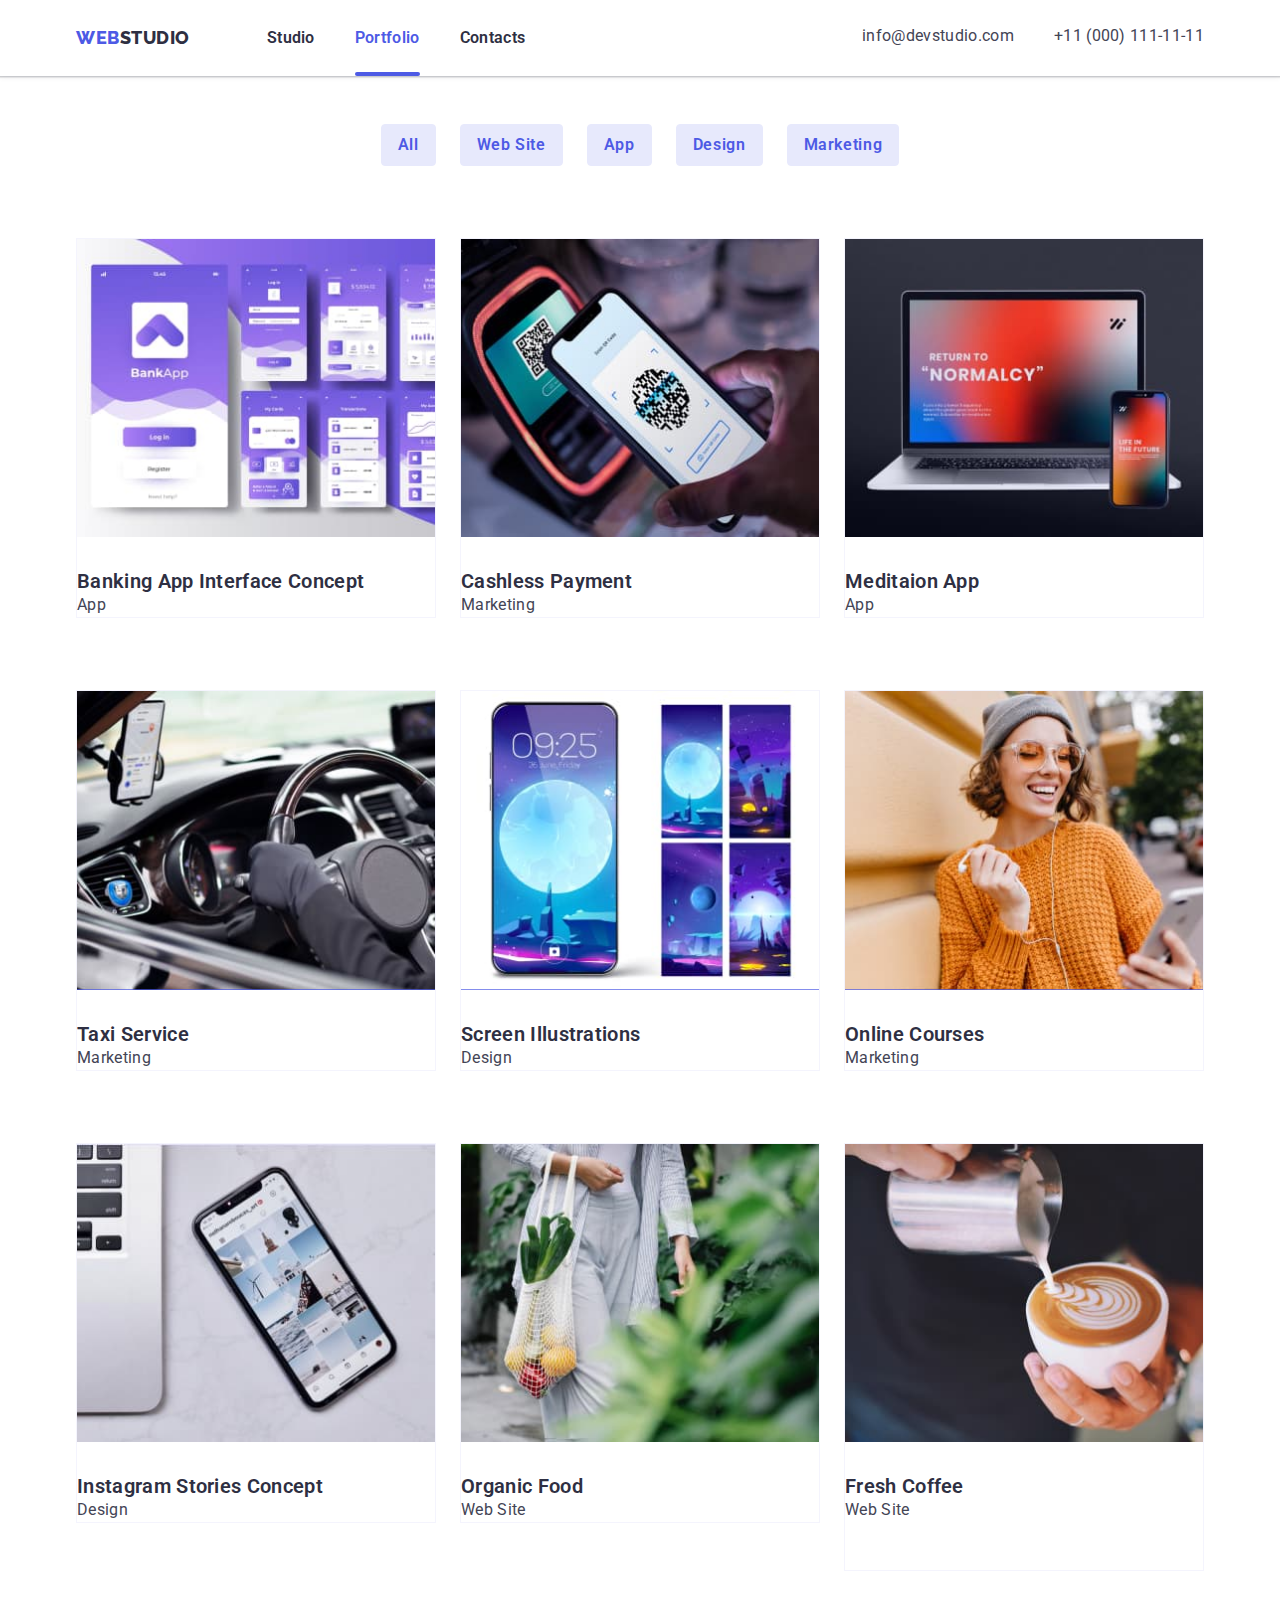
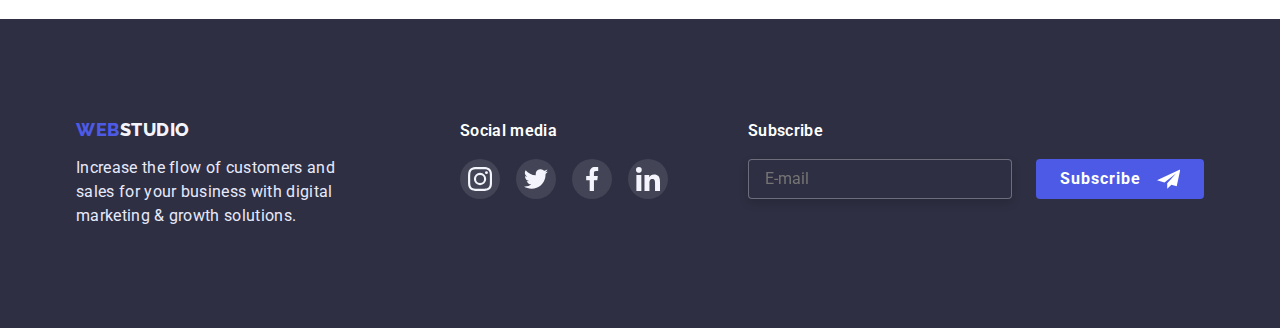
==== commit ec691888: "added optimized images" ====
--- a/portfolio.html
+++ b/portfolio.html
@@ -165,7 +165,15 @@
             <li class="portfolio-elements">
               <a href="#" lang="en" class="portfolio-link link">
                 <div class="cards-overlay">
-                  <img src="./images1/banking.jpg" alt="banking" width="370" />
+                  <img
+                    srcset="
+                      ./images1/banking.jpg    1x,
+                      ./images1/banking@2x.jpg 2x
+                    "
+                    src="./images1/banking.jpg"
+                    alt="banking"
+                    width="370"
+                  />
                   <p class="text-cards-overlay">
                     14 Stylish and User-Friendly App Design Concepts · Task
                     Manager App · Calorie Tracker App · Exotic Fruit Ecommerce
@@ -183,7 +191,12 @@
             <li class="portfolio-elements">
               <a href="#" lang="en" class="portfolio-link link">
                 <div class="cards-overlay">
-                  <img src="./images1/qrcode.jpg" alt="cashless" width="370" />
+                  <img
+                    srcset="./images1/qrcode.jpg 1x, ./images1/qrcode@2x.jpg 2x"
+                    src="./images1/qrcode.jpg"
+                    alt="cashless"
+                    width="370"
+                  />
                   <p class="text-cards-overlay">
                     14 Stylish and User-Friendly App Design Concepts · Task
                     Manager App · Calorie Tracker App · Exotic Fruit Ecommerce
@@ -202,6 +215,10 @@
               <a href="#" lang="en" class="portfolio-link link">
                 <div class="cards-overlay">
                   <img
+                    srcset="
+                      ./images1/meditaion.jpg    1x,
+                      ./images1/meditaion@2x.jpg 2x
+                    "
                     src="./images1/meditaion.jpg"
                     alt="meditaion"
                     width="370"
@@ -223,7 +240,12 @@
             <li class="portfolio-elements">
               <a href="#" lang="en" class="portfolio-link link">
                 <div class="cards-overlay">
-                  <img src="./images1/taxi.jpg" alt="taxi" width="370" />
+                  <img
+                    srcset="./images1/taxi.jpg 1x, ./images1/taxi@2x.jpg 2x"
+                    src="./images1/taxi.jpg"
+                    alt="taxi"
+                    width="370"
+                  />
                   <p class="text-cards-overlay">
                     14 Stylish and User-Friendly App Design Concepts · Task
                     Manager App · Calorie Tracker App · Exotic Fruit Ecommerce
@@ -241,7 +263,12 @@
             <li class="portfolio-elements">
               <a href="#" lang="en" class="portfolio-link link">
                 <div class="cards-overlay">
-                  <img src="./images1/screen.jpg" alt="screen" width="370" />
+                  <img
+                    srcset="./images1/screen.jpg 1x, ./images1/screen@2x.jpg 2x"
+                    src="./images1/screen.jpg"
+                    alt="screen"
+                    width="370"
+                  />
                   <p class="text-cards-overlay">
                     14 Stylish and User-Friendly App Design Concepts · Task
                     Manager App · Calorie Tracker App · Exotic Fruit Ecommerce
@@ -259,7 +286,15 @@
             <li class="portfolio-elements">
               <a href="#" lang="en" class="portfolio-link link">
                 <div class="cards-overlay">
-                  <img src="./images1/courses.jpg" alt="courses" width="370" />
+                  <img
+                    srcset="
+                      ./images1/courses.jpg    1x,
+                      ./images1/courses@2x.jpg 2x
+                    "
+                    src="./images1/courses.jpg"
+                    alt="courses"
+                    width="370"
+                  />
                   <p class="text-cards-overlay">
                     14 Stylish and User-Friendly App Design Concepts · Task
                     Manager App · Calorie Tracker App · Exotic Fruit Ecommerce
@@ -277,7 +312,15 @@
             <li class="portfolio-elements">
               <a href="#" lang="en" class="portfolio-link link">
                 <div class="cards-overlay">
-                  <img src="./images1/stories.jpg" alt="stories" width="370" />
+                  <img
+                    srcset="
+                      ./images1/stories.jpg    1x,
+                      ./images1/stories@2x.jpg 2x
+                    "
+                    src="./images1/stories.jpg"
+                    alt="stories"
+                    width="370"
+                  />
                   <p class="text-cards-overlay">
                     14 Stylish and User-Friendly App Design Concepts · Task
                     Manager App · Calorie Tracker App · Exotic Fruit Ecommerce
@@ -295,7 +338,12 @@
             <li class="portfolio-elements">
               <a href="#" lang="en" class="portfolio-link link">
                 <div class="cards-overlay">
-                  <img src="./images1/food.jpg" alt="food" width="370" />
+                  <img
+                    srcset="./images1/food.jpg 1x, ./images1/food@2x.jpg 2x"
+                    src="./images1/food.jpg"
+                    alt="food"
+                    width="370"
+                  />
                   <p class="text-cards-overlay">
                     14 Stylish and User-Friendly App Design Concepts · Task
                     Manager App · Calorie Tracker App · Exotic Fruit Ecommerce
@@ -313,7 +361,12 @@
             <li class="portfolio-elements">
               <a href="#" lang="en" class="portfolio-link link">
                 <div class="cards-overlay">
-                  <img src="./images1/coffee.jpg" alt="coffee" width="370" />
+                  <img
+                    srcset="./images1/coffee.jpg 1x, ./images1/coffee@2x.jpg 2x"
+                    src="./images1/coffee.jpg"
+                    alt="coffee"
+                    width="370"
+                  />
                   <p class="text-cards-overlay">
                     14 Stylish and User-Friendly App Design Concepts · Task
                     Manager App · Calorie Tracker App · Exotic Fruit Ecommerce
--- a/css/main.min.css
+++ b/css/main.min.css
@@ -1 +1 @@
-.list{margin:0px;padding:0px}h1,h2,h3,h4,h5,h6,p,ul,a{margin:0}img{display:block;max-width:100%;height:auto}ul{list-style:none}.link{text-decoration:none}.pointer{cursor:pointer}body{margin:0px;color:#434455;background-color:#fff;font-family:Roboto,sans-serif;letter-spacing:.02em}body.modal-open{overflow:hidden}.container{padding-left:15px;padding-right:15px;margin-left:auto;margin-right:auto}@media screen and (min-width: 428px){.container{width:428px}}@media screen and (min-width: 768px){.container{width:768px}}@media screen and (min-width: 1158px){.container{width:1158px}}.logo-top{color:#4d5ae5;font-family:Raleway,sans-serif;font-weight:800;font-size:18px;line-height:1.33;letter-spacing:.03em;text-transform:uppercase;text-decoration:none}.logo-top .logo-header{color:#2e2f42}.logo-bottom{color:#4d5ae5;font-family:Raleway,sans-serif;font-weight:800;font-size:18px;line-height:1.17;letter-spacing:.03em;text-transform:uppercase;text-decoration:none}.logo-bottom .logo-footer{color:#f4f4fd}.border-header{-webkit-box-shadow:0px 2px 1px rgba(46,47,66,.08),0px 1px 1px rgba(46,47,66,.16),0px 1px 6px rgba(46,47,66,.08);box-shadow:0px 2px 1px rgba(46,47,66,.08),0px 1px 1px rgba(46,47,66,.16),0px 1px 6px rgba(46,47,66,.08)}.all-header{display:-webkit-box;display:-ms-flexbox;display:flex;-webkit-box-align:center;-ms-flex-align:center;align-items:center}.container .menu-toggle{position:absolute;top:25px;right:25px;min-width:32px;min-height:22px;color:#fff}@media screen and (max-width: 767px){.all-header{-webkit-box-pack:justify;-ms-flex-pack:justify;justify-content:space-between;padding-top:24px;padding-bottom:24px}}@media screen and (max-width: 767px){.contacts-nav{display:none}.site-nav{display:none}}.site-nav .link{color:#2e2f42;font-weight:600;font-size:16px;line-height:1.5;text-decoration:none;-webkit-transition-property:color;transition-property:color;-webkit-transition-duration:250ms;transition-duration:250ms;-webkit-transition-timing-function:cubic-bezier(0.4, 0, 0.2, 1);transition-timing-function:cubic-bezier(0.4, 0, 0.2, 1)}.site-nav .link:hover,.site-nav .link:focus{color:#434455}.site-nav .link.current,.site-nav .link:active{color:#4d5ae5}.current::after{position:absolute;left:0;bottom:0;content:"";display:block;width:100%;height:4px;background-color:#4d5ae5;border-radius:2px}.contacts-nav .contacts{color:#434455;font-size:16px;line-height:1.5;text-decoration:none;-webkit-transition:color 250ms cubic-bezier(0.4, 0, 0.2, 1);transition:color 250ms cubic-bezier(0.4, 0, 0.2, 1)}.contacts-nav .contacts:hover,.contacts-nav .contacts:focus{color:#4d5ae5}.menu-container{position:fixed;top:0;left:0;width:100vw;height:100vh;z-index:999;padding:40px;background-color:#fff;-webkit-box-shadow:0px 2px 1px rgba(46,47,66,.08),0px 1px 1px rgba(46,47,66,.16),0px 1px 6px rgba(46,47,66,.08);box-shadow:0px 2px 1px rgba(46,47,66,.08),0px 1px 1px rgba(46,47,66,.16),0px 1px 6px rgba(46,47,66,.08);-webkit-transform:translateX(100%);transform:translateX(100%);-webkit-transition:-webkit-transform 250ms cubic-bezier(0.4, 0, 0.2, 1);transition:-webkit-transform 250ms cubic-bezier(0.4, 0, 0.2, 1);transition:transform 250ms cubic-bezier(0.4, 0, 0.2, 1);transition:transform 250ms cubic-bezier(0.4, 0, 0.2, 1), -webkit-transform 250ms cubic-bezier(0.4, 0, 0.2, 1)}.menu-container.is-open{-webkit-transform:translateX(0);transform:translateX(0)}.menu-toggle{position:absolute;display:-webkit-box;display:-ms-flexbox;display:flex;-webkit-box-align:center;-ms-flex-align:center;align-items:center;-webkit-box-pack:center;-ms-flex-pack:center;justify-content:center;margin:0;padding:0;background-color:rgba(0,0,0,0);cursor:pointer;border:none;border-radius:50%;outline:none}@media(min-width: 768px){.menu-toggle{display:none}}.menu-toggle:hover,.menu-toggle:focus{background-color:rgba(0,0,0,.1)}.menu-container .menu-toggle{position:absolute;top:25px;right:30px;display:-webkit-box;display:-ms-flexbox;display:flex;-webkit-box-align:center;-ms-flex-align:center;align-items:center;-webkit-box-pack:center;-ms-flex-pack:center;justify-content:center;width:24px;height:24px;color:#fff;border-radius:50%;background-color:#e7e9fc;border:1px solid rgba(0,0,0,.1019607843)}.mobile-menu{margin-top:40px;margin-bottom:284px;display:block;padding:0;list-style:none}.mobile-menu .item:not(:last-child){margin-bottom:40px}.mobile-menu .link{display:block;text-decoration:none;color:#2e2f42;font-weight:600;font-size:36px;line-height:1.111;text-decoration:none;-webkit-transition-property:color;transition-property:color;-webkit-transition-duration:250ms;transition-duration:250ms;-webkit-transition-timing-function:cubic-bezier(0.4, 0, 0.2, 1);transition-timing-function:cubic-bezier(0.4, 0, 0.2, 1)}.mobile-menu .link:hover,.mobile-menu .link:focus{color:#434455}.mobile-menu .link.actual,.mobile-menu .link:active{color:#4d5ae5}.mobile-contacts{display:block;padding:0;margin-left:auto;margin-right:auto;margin-bottom:48px;list-style:none}.mobile-contacts .item:not(:last-child){margin-bottom:40px}.mobile-contacts .contacts{color:#4d5ae5;font-weight:600;font-size:36px;line-height:1.111;text-decoration:none;-webkit-transition:color 250ms cubic-bezier(0.4, 0, 0.2, 1);transition:color 250ms cubic-bezier(0.4, 0, 0.2, 1)}.mobile-contacts .contacts:hover,.mobile-contacts .contacts:focus{color:#4d5ae5}.mobile-contacts .contacts-mail{color:#434455;font-weight:600;font-size:20px;line-height:1.2;text-decoration:none}.mobile-social-link{display:-webkit-box;display:-ms-flexbox;display:flex;margin-left:auto;margin-right:auto;text-align:center;padding:0;list-style:none;gap:56px}.mobile-social-link .mobile-social-block{display:-webkit-box;display:-ms-flexbox;display:flex;-webkit-box-pack:center;-ms-flex-pack:center;justify-content:center;-webkit-box-align:center;-ms-flex-align:center;align-items:center;text-align:center;width:40px;height:40px;border-radius:50%;background-color:#4d5ae5}.overlay{background-image:-webkit-gradient(linear, left top, right top, from(rgba(46, 47, 66, 0.5)), to(rgba(46, 47, 66, 0.5))),url("../images1/peopleoffice.jpg");background-image:linear-gradient(to right, rgba(46, 47, 66, 0.5), rgba(46, 47, 66, 0.5)),url("../images1/peopleoffice.jpg");background-repeat:no-repeat;background-position:center;background-size:cover}.hero{text-align:center;background-color:#2e2f42}.hero-content{padding-top:112px;padding-bottom:109px}.hero-title{display:block;text-align:center;margin-left:55px;margin-right:56px;margin-bottom:80px;color:#fff;font-weight:600;font-size:36px;line-height:1.111;text-transform:capitalize}.hero-button{display:-webkit-box;display:-ms-flexbox;display:flex;-webkit-box-orient:horizontal;-webkit-box-direction:normal;-ms-flex-direction:row;flex-direction:row;margin-left:auto;margin-right:auto;-webkit-box-align:center;-ms-flex-align:center;align-items:center;padding:16px 32px;min-width:170px;min-height:51px;gap:10px;border-radius:4px;border:none;-webkit-box-shadow:0px 4px 4px rgba(0,0,0,.15);box-shadow:0px 4px 4px rgba(0,0,0,.15);color:#fff;background-color:#4d5ae5;font-family:inherit;font-weight:600;font-size:16px;line-height:1.19;display:flex;align-items:center;letter-spacing:.04em;-webkit-transition:background-color 250ms cubic-bezier(0.4, 0, 0.2, 1),-webkit-box-shadow 250ms cubic-bezier(0.4, 0, 0.2, 1);transition:background-color 250ms cubic-bezier(0.4, 0, 0.2, 1),-webkit-box-shadow 250ms cubic-bezier(0.4, 0, 0.2, 1);transition:box-shadow 250ms cubic-bezier(0.4, 0, 0.2, 1),background-color 250ms cubic-bezier(0.4, 0, 0.2, 1);transition:box-shadow 250ms cubic-bezier(0.4, 0, 0.2, 1),background-color 250ms cubic-bezier(0.4, 0, 0.2, 1),-webkit-box-shadow 250ms cubic-bezier(0.4, 0, 0.2, 1)}.hero-button:hover,.hero-button:focus{-webkit-box-shadow:0px 1px 6px rgba(46,47,66,.08),0px 1px 1px rgba(46,47,66,.16),0px 2px 1px rgba(46,47,66,.08);box-shadow:0px 1px 6px rgba(46,47,66,.08),0px 1px 1px rgba(46,47,66,.16),0px 2px 1px rgba(46,47,66,.08)}.hero-button:active{background-color:#404bbf;-webkit-box-shadow:0px 4px 4px rgba(0,0,0,.15);box-shadow:0px 4px 4px rgba(0,0,0,.15)}.section-title{margin-top:0px;color:#2e2f42;font-weight:600;font-size:36px;line-height:1.11;text-align:center;text-transform:capitalize}.visually-hidden{position:absolute;width:1px;height:1px;margin:-1px;border:0;padding:0;clip:rect(0 0 0 0);overflow:hidden}.content-title{margin-top:0px;margin-bottom:0px;color:#2e2f42;font-weight:600;font-size:20px;line-height:1.2}.section{padding-top:120px;padding-bottom:120px}@media screen and (max-width: 1157px){.icon{display:none}.section{padding-top:96px;padding-bottom:96px}}.features{padding:0;margin:0}.feature-block{border-radius:4px;text-align:center;background-color:#f4f4fd;border-radius:4px}.features .items:not(:last-child){margin-bottom:72px}.content-title{margin-bottom:8px;font-size:36px;line-height:1.111;text-align:center;text-transform:capitalize}.section-text{display:block;margin-left:auto;margin-right:auto;color:#434455;font-size:16px;line-height:1.5}@media screen and (max-width: 1157px){.section-services{display:none}}.services{display:-webkit-box;display:-ms-flexbox;display:flex;margin-top:72px;padding:0}.services .items:not(:last-child){padding-right:24px}.team{margin:0;padding:0;margin-top:72px}.team-elements{display:block;padding:0;margin-top:72px;margin-left:68px;margin-right:68px;background-color:#fff;-webkit-box-shadow:0px 1px 6px rgba(46,47,66,.08),0px 1px 1px rgba(46,47,66,.16),0px 2px 1px rgba(46,47,66,.08);box-shadow:0px 1px 6px rgba(46,47,66,.08),0px 1px 1px rgba(46,47,66,.16),0px 2px 1px rgba(46,47,66,.08);border-radius:0px 0px 4px 4px}.team-background{background-color:#f4f4fd}.teamcard-content{text-align:center;padding:32px 16px}.social-link{display:-webkit-box;display:-ms-flexbox;display:flex;-webkit-box-pack:center;-ms-flex-pack:center;justify-content:center;margin:0;padding:0;margin-top:8px;gap:24px}.social-block{display:-webkit-box;display:-ms-flexbox;display:flex;-webkit-box-pack:center;-ms-flex-pack:center;justify-content:center;-webkit-box-align:center;-ms-flex-align:center;align-items:center;text-align:center;width:40px;height:40px;padding:12px 12px;border-radius:50%;background-color:#4d5ae5}.customer-block{display:-webkit-box;display:-ms-flexbox;display:flex;-ms-flex-wrap:wrap;flex-wrap:wrap;-webkit-box-pack:center;-ms-flex-pack:center;justify-content:center;margin:0;padding:0;margin-top:72px;gap:16px}.customer-block .items{width:190px;height:88px}.customer-block-icon{width:100%;height:100%;display:-webkit-box;display:-ms-flexbox;display:flex;-webkit-box-align:center;-ms-flex-align:center;align-items:center;-webkit-box-pack:center;-ms-flex-pack:center;justify-content:center;background-color:#fff;border:1px solid #8e8f99;border-radius:4px;color:#8e8f99;-webkit-transition:color 250ms cubic-bezier(0.4, 0, 0.2, 1),border-color 250ms cubic-bezier(0.4, 0, 0.2, 1);transition:color 250ms cubic-bezier(0.4, 0, 0.2, 1),border-color 250ms cubic-bezier(0.4, 0, 0.2, 1)}.icon-customer{fill:currentColor}.customer-block-icon:hover,.customer-block-icon:focus{color:#4d5ae5;border-color:#4d5ae5}.footer{margin:0;padding:0;margin-left:auto;margin-right:auto;padding-top:100px;padding-bottom:100px;background-color:#2e2f42}.all-footer{margin:0;padding:0}.footer-block{display:block;max-width:268px;padding:0;margin:0;margin-bottom:72px;margin-left:auto;margin-right:auto;text-align:center}.footer-text{margin-top:16px;color:#e7e9fc;font-size:16px;line-height:1.5}.social-items{display:-webkit-box;display:-ms-flexbox;display:flex;margin:0;padding:0}.social-media{display:block;margin-bottom:72px;margin-left:auto;margin-right:auto;text-align:center}.social-text,.form-text{display:inline-block;margin-bottom:16px;font-weight:600;font-size:16px;line-height:1.5;color:#fff}.social-link-footer{display:-webkit-box;display:-ms-flexbox;display:flex;margin:0;padding:0;-webkit-box-pack:center;-ms-flex-pack:center;justify-content:center;gap:16px}.elements-size{width:40px;height:40px}.social-blok-footer{display:-webkit-box;display:-ms-flexbox;display:flex;margin:0;width:100%;height:100%;border-radius:4px;-webkit-box-pack:center;-ms-flex-pack:center;justify-content:center;-webkit-box-align:center;-ms-flex-align:center;align-items:center;text-align:center;border-radius:50%;background-color:rgba(255,255,255,.1);-webkit-transition:background-color 250ms cubic-bezier(0.4, 0, 0.2, 1),outline-color 250ms cubic-bezier(0.4, 0, 0.2, 1);transition:background-color 250ms cubic-bezier(0.4, 0, 0.2, 1),outline-color 250ms cubic-bezier(0.4, 0, 0.2, 1)}.social-blok:not(:last-child){margin-right:24px}.social-blok-footer:hover,.social-blok-footer:focus{background-color:#31d0aa;outline-color:rgba(0,0,0,0)}.footer-form{display:block;text-align:center}.footer-input-text{display:-webkit-box;display:-ms-flexbox;display:flex;width:100%;height:40px;padding-top:8px;padding-left:16px;padding-bottom:8px;background-color:#2e2f42;border:1px solid rgba(255,255,255,.3);-webkit-filter:drop-shadow(0px 4px 4px rgba(0, 0, 0, 0.15));filter:drop-shadow(0px 4px 4px rgba(0, 0, 0, 0.15));border-radius:4px}.button-subscribe{display:-webkit-box;display:-ms-flexbox;display:flex;max-width:168px;height:40px;margin-top:16px;margin-left:auto;margin-right:auto;padding:8px 24px;gap:16px;border:none;color:#fff;background:#4d5ae5;border-radius:4px;font-weight:700;font-size:16px;line-height:1.5;letter-spacing:.06em}.porfolio-section{padding-top:48px;padding-bottom:48px}.filter-button{padding:8px 16px;color:#4d5ae5;background-color:#e7e9fc;font-family:inherit;font-weight:600;font-size:16px;line-height:1.5;text-align:center;letter-spacing:.04em;border:1px solid #e7e9fc;border-radius:4px;-webkit-transition:color 250ms cubic-bezier(0.4, 0, 0.2, 1),background-color 250ms cubic-bezier(0.4, 0, 0.2, 1),-webkit-box-shadow 250ms cubic-bezier(0.4, 0, 0.2, 1);transition:color 250ms cubic-bezier(0.4, 0, 0.2, 1),background-color 250ms cubic-bezier(0.4, 0, 0.2, 1),-webkit-box-shadow 250ms cubic-bezier(0.4, 0, 0.2, 1);transition:color 250ms cubic-bezier(0.4, 0, 0.2, 1),background-color 250ms cubic-bezier(0.4, 0, 0.2, 1),box-shadow 250ms cubic-bezier(0.4, 0, 0.2, 1);transition:color 250ms cubic-bezier(0.4, 0, 0.2, 1),background-color 250ms cubic-bezier(0.4, 0, 0.2, 1),box-shadow 250ms cubic-bezier(0.4, 0, 0.2, 1),-webkit-box-shadow 250ms cubic-bezier(0.4, 0, 0.2, 1)}.filter-button:hover,.filter-button:focus{color:#fff;background-color:#4d5ae5;-webkit-box-shadow:0px 3px 1px rgba(0,0,0,.1),0px 2px 1px rgba(0,0,0,.08),0px 2px 2px rgba(0,0,0,.12);box-shadow:0px 3px 1px rgba(0,0,0,.1),0px 2px 1px rgba(0,0,0,.08),0px 2px 2px rgba(0,0,0,.12)}.filter{display:block;text-align:center;padding:0px;margin-left:auto;margin-right:auto}.portfolio{display:block;text-align:center;padding:0;margin:0;margin-top:48px;text-decoration:none}.portfolio-elements{position:relative;border:.5px solid #f4f4fd;-webkit-transition:-webkit-box-shadow 250ms cubic-bezier(0.4, 0, 0.2, 1);transition:-webkit-box-shadow 250ms cubic-bezier(0.4, 0, 0.2, 1);transition:box-shadow 250ms cubic-bezier(0.4, 0, 0.2, 1);transition:box-shadow 250ms cubic-bezier(0.4, 0, 0.2, 1), -webkit-box-shadow 250ms cubic-bezier(0.4, 0, 0.2, 1)}.portfolio-elements:not(:last-child){margin-bottom:48px}.portfolio-elements:hover,.portfolio-elements:focus{-webkit-box-shadow:0px 1px 6px rgba(46,47,66,.08);box-shadow:0px 1px 6px rgba(46,47,66,.08)}.card-content{display:block;text-align:left}.card-content .content-title{text-align:left;margin-top:32px;font-weight:600;font-size:20px;line-height:1.2}.cards-overlay{position:relative;overflow:hidden}.text-cards-overlay{position:absolute;top:0;left:0;padding-top:40px;padding-right:32px;padding-bottom:164px;padding-left:32px;width:100%;height:100%;background-color:#4d5ae5;font-size:16px;line-height:1.5;color:#f4f4fd;-webkit-transform:translateY(100%);transform:translateY(100%);-webkit-transition:-webkit-transform 250ms cubic-bezier(0.4, 0, 0.2, 1);transition:-webkit-transform 250ms cubic-bezier(0.4, 0, 0.2, 1);transition:transform 250ms cubic-bezier(0.4, 0, 0.2, 1);transition:transform 250ms cubic-bezier(0.4, 0, 0.2, 1), -webkit-transform 250ms cubic-bezier(0.4, 0, 0.2, 1)}.portfolio-link:hover .text-cards-overlay,.portfolio-link:focus .text-cards-overlay{-webkit-transform:translateY(0%);transform:translateY(0%)}.backdrop{position:fixed;top:0;left:0;width:100%;height:100%;background-color:rgba(46,47,66,.4);overflow-y:scroll;opacity:1;-webkit-transition:opacity 250ms cubic-bezier(0.4, 0, 0.2, 1);transition:opacity 250ms cubic-bezier(0.4, 0, 0.2, 1)}.backdrop.is-hidden{visibility:hidden;opacity:0;pointer-events:none}.backdrop.is-hidden .modal{-webkit-transform:translate(-50%, -50%) scale(1.3);transform:translate(-50%, -50%) scale(1.3)}.modal{position:absolute;top:50%;left:50%;width:408px;height:576px;background-color:#fcfcfc;-webkit-box-shadow:0px 1px 1px rgba(0,0,0,.1411764706),0px 1px 3px rgba(0,0,0,.1215686275),0px 2px 1px rgba(0,0,0,.2);box-shadow:0px 1px 1px rgba(0,0,0,.1411764706),0px 1px 3px rgba(0,0,0,.1215686275),0px 2px 1px rgba(0,0,0,.2);border-radius:4px;-webkit-transform:translate(-50%, -50%) scale(1);transform:translate(-50%, -50%) scale(1);-webkit-transition:-webkit-transform 250ms cubic-bezier(0.4, 0, 0.2, 1);transition:-webkit-transform 250ms cubic-bezier(0.4, 0, 0.2, 1);transition:transform 250ms cubic-bezier(0.4, 0, 0.2, 1);transition:transform 250ms cubic-bezier(0.4, 0, 0.2, 1), -webkit-transform 250ms cubic-bezier(0.4, 0, 0.2, 1)}.button-close{position:absolute;top:24px;right:24px;display:-webkit-box;display:-ms-flexbox;display:flex;-webkit-box-align:center;-ms-flex-align:center;align-items:center;-webkit-box-pack:center;-ms-flex-pack:center;justify-content:center;width:24px;height:24px;border-radius:50%;background-color:#e7e9fc;border:1px solid rgba(0,0,0,.1019607843)}textarea{resize:none}.form-describe{position:absolute;top:72px;left:24px;right:24px;display:inline-block;-webkit-box-pack:center;-ms-flex-pack:center;justify-content:center;text-align:center;font-weight:600;font-size:16px;line-height:1.5;color:#2e2f42}.modal-form{position:absolute;top:112px}.form-field{position:relative;margin-left:24px;margin-right:24px;margin-bottom:8px}.form-field label,.form-field-text label{margin:0;padding:0;padding-bottom:4px;color:#8e8f99;font-size:12px;line-height:1.17;letter-spacing:.01em}.form-input{margin:0;padding-left:34px;width:360px;height:40px;border:1px solid rgba(33,33,33,.2);border-radius:4px;-webkit-transition:outline 250ms cubic-bezier(0.4, 0, 0.2, 1);transition:outline 250ms cubic-bezier(0.4, 0, 0.2, 1)}.form-input:hover,.form-input:focus{border:rgba(0,0,0,0);outline:1px solid #4d5ae5}.icon-input{position:absolute;top:45%;left:5%;fill:currentColor;-webkit-transition:color 250ms cubic-bezier(0.4, 0, 0.2, 1);transition:color 250ms cubic-bezier(0.4, 0, 0.2, 1)}.form-input:hover+.icon-input,.form-input:focus+.icon-input{color:#4d5ae5}.form-field-text{display:-webkit-box;display:-ms-flexbox;display:flex;-webkit-box-orient:vertical;-webkit-box-direction:normal;-ms-flex-direction:column;flex-direction:column;margin-left:24px;margin-right:24px;margin-bottom:16px}.form-field-text .comment-style{padding-top:8px;padding-left:16px;width:360px;height:120px;font-size:12px;line-height:1.17;letter-spacing:.01em;color:rgba(117,117,117,.5);border:1px solid rgba(33,33,33,.2);border-radius:4px}.checkbox-field{display:-webkit-box;display:-ms-flexbox;display:flex;margin:0;padding:0;margin-left:24px;margin-right:24px;margin-bottom:24px}.policy-label{display:-webkit-box;display:-ms-flexbox;display:flex;-webkit-box-align:center;-ms-flex-align:center;align-items:center;text-align:center;font-size:12px;line-height:1.33;letter-spacing:.04em;color:#757575}.check-input{position:absolute;width:1px;height:1px;margin:-1px;border:0;padding:0;clip:rect(0 0 0 0);overflow:hidden}.icon-checkbox{margin:0;padding:0;margin-right:8px;fill:rgba(0,0,0,0);border:1.25px solid #2e2f42;border-radius:2px}.check-input:checked+.icon-checkbox{background:#4d5ae5;border:1.25px solid #4d5ae5;border-radius:2px}.button-send{display:-webkit-box;display:-ms-flexbox;display:flex;margin-left:auto;margin-right:auto;width:170px;height:51px;padding:16px 32px;-webkit-box-pack:center;-ms-flex-pack:center;justify-content:center;-webkit-box-align:center;-ms-flex-align:center;align-items:center;text-align:center;font-weight:600;font-size:16px;line-height:1.19;letter-spacing:.04em;color:#fff;background:#4d5ae5;-webkit-box-shadow:0px 4px 4px rgba(0,0,0,.15);box-shadow:0px 4px 4px rgba(0,0,0,.15);border:none;border-radius:4px}/*# sourceMappingURL=main.min.css.map */+.list{margin:0px;padding:0px}h1,h2,h3,h4,h5,h6,p,ul,a{margin:0}img{display:block;width:100%;height:auto}ul{list-style:none}.link{text-decoration:none}.pointer{cursor:pointer}body{margin:0px;color:#434455;background-color:#fff;font-family:Roboto,sans-serif;letter-spacing:.02em}body.modal-open{overflow:hidden}.container{padding-left:15px;padding-right:15px;margin-left:auto;margin-right:auto}@media screen and (min-width: 428px){.container{width:428px}}@media screen and (min-width: 768px){.container{width:768px}}@media screen and (min-width: 1158px){.container{width:1158px}}.logo-top{color:#4d5ae5;font-family:Raleway,sans-serif;font-weight:800;font-size:18px;line-height:1.33;letter-spacing:.03em;text-transform:uppercase;text-decoration:none}.logo-top .logo-header{color:#2e2f42}.logo-bottom{color:#4d5ae5;font-family:Raleway,sans-serif;font-weight:800;font-size:18px;line-height:1.17;letter-spacing:.03em;text-transform:uppercase;text-decoration:none}.logo-bottom .logo-footer{color:#f4f4fd}@media screen and (min-width: 768px){.logo-top{display:-webkit-box;display:-ms-flexbox;display:flex;-webkit-box-align:center;-ms-flex-align:center;align-items:center}.logo-bottom{display:-webkit-box;display:-ms-flexbox;display:flex;-webkit-box-align:center;-ms-flex-align:center;align-items:center}}.border-header{-webkit-box-shadow:0px 2px 1px rgba(46,47,66,.08),0px 1px 1px rgba(46,47,66,.16),0px 1px 6px rgba(46,47,66,.08);box-shadow:0px 2px 1px rgba(46,47,66,.08),0px 1px 1px rgba(46,47,66,.16),0px 1px 6px rgba(46,47,66,.08)}.all-header{display:-webkit-box;display:-ms-flexbox;display:flex;-webkit-box-align:center;-ms-flex-align:center;align-items:center}@media screen and (max-width: 767px){.all-header{-webkit-box-pack:justify;-ms-flex-pack:justify;justify-content:space-between;padding-top:24px;padding-bottom:24px}.contacts-nav{display:none}.site-nav{display:none}.menu-toggle{position:absolute;top:25px;right:25px;min-width:32px;min-height:22px;color:#fff}}@media screen and (min-width: 768px){.main-nav{display:-webkit-box;display:-ms-flexbox;display:flex;-webkit-box-align:center;-ms-flex-align:center;align-items:center}.site-nav{display:-webkit-box;display:-ms-flexbox;display:flex;margin-left:77px}.site-nav .item+.item{margin-left:40px}.site-nav .link{position:relative;padding-top:24px;padding-bottom:29px;color:#2e2f42;font-weight:600;font-size:16px;line-height:1.5;text-decoration:none;-webkit-transition-property:color;transition-property:color;-webkit-transition-duration:250ms;transition-duration:250ms;-webkit-transition-timing-function:cubic-bezier(0.4, 0, 0.2, 1);transition-timing-function:cubic-bezier(0.4, 0, 0.2, 1)}.site-nav .link:hover,.site-nav .link:focus{color:#434455}.site-nav .link.current,.site-nav .link:active{color:#4d5ae5}.current::after{position:absolute;left:0;bottom:0;content:"";display:block;width:100%;height:4px;background-color:#4d5ae5;border-radius:2px}}@media screen and (min-width: 768px){.contacts-nav{display:-webkit-box;display:-ms-flexbox;display:flex;text-align:center;margin-left:auto}.contacts-nav .contacts{display:-webkit-box;display:-ms-flexbox;display:flex;padding-bottom:28px;color:#434455;font-size:16px;line-height:1.5;text-decoration:none;-webkit-transition:color 250ms cubic-bezier(0.4, 0, 0.2, 1);transition:color 250ms cubic-bezier(0.4, 0, 0.2, 1)}.contacts-nav .contacts:hover,.contacts-nav .contacts:focus{color:#4d5ae5}}@media screen and (min-width: 768px)and (max-width: 1157px){.contacts-nav{-ms-flex-wrap:wrap;flex-wrap:wrap;-webkit-box-pack:justify;-ms-flex-pack:justify;justify-content:space-between;margin-left:117px;margin-top:24px;margin-bottom:10px;letter-spacing:.04em}.contacts-nav .contacts{padding:0}.contacts-nav .item:not(:last-child){margin-bottom:4px}}@media screen and (min-width: 1158px){.contacts-nav .item:not(:last-child){margin-right:40px}.contacts-nav .contacts{padding-top:24px}}@media screen and (max-width: 767px){.menu-container{position:fixed;top:0;left:0;width:100vw;height:100vh;max-height:796px;z-index:999;padding:40px;background-color:#fff;-webkit-box-shadow:0px 2px 1px rgba(46,47,66,.08),0px 1px 1px rgba(46,47,66,.16),0px 1px 6px rgba(46,47,66,.08);box-shadow:0px 2px 1px rgba(46,47,66,.08),0px 1px 1px rgba(46,47,66,.16),0px 1px 6px rgba(46,47,66,.08);-webkit-transform:translateX(100%);transform:translateX(100%);-webkit-transition:-webkit-transform 250ms cubic-bezier(0.4, 0, 0.2, 1);transition:-webkit-transform 250ms cubic-bezier(0.4, 0, 0.2, 1);transition:transform 250ms cubic-bezier(0.4, 0, 0.2, 1);transition:transform 250ms cubic-bezier(0.4, 0, 0.2, 1), -webkit-transform 250ms cubic-bezier(0.4, 0, 0.2, 1)}.menu-container.is-open{-webkit-transform:translateX(0);transform:translateX(0)}.menu-toggle{position:absolute;display:-webkit-box;display:-ms-flexbox;display:flex;-webkit-box-align:center;-ms-flex-align:center;align-items:center;-webkit-box-pack:center;-ms-flex-pack:center;justify-content:center;margin:0;padding:0;background-color:rgba(0,0,0,0);cursor:pointer;border:none;border-radius:50%;outline:none}.menu-toggle:hover,.menu-toggle:focus{background-color:rgba(0,0,0,.1)}.menu-container .menu-toggle{position:absolute;top:25px;right:30px;display:-webkit-box;display:-ms-flexbox;display:flex;-webkit-box-align:center;-ms-flex-align:center;align-items:center;-webkit-box-pack:center;-ms-flex-pack:center;justify-content:center;width:24px;height:24px;color:#fff;border-radius:50%;background-color:#e7e9fc;border:1px solid rgba(0,0,0,.1019607843)}.mobile-menu{display:block;padding:0;margin-top:40px;margin-bottom:284px;list-style:none}.mobile-menu .item:not(:last-child){margin-bottom:40px}.mobile-menu .link{display:block;text-decoration:none;color:#2e2f42;font-weight:600;font-size:36px;line-height:1.111;text-decoration:none;-webkit-transition-property:color;transition-property:color;-webkit-transition-duration:250ms;transition-duration:250ms;-webkit-transition-timing-function:cubic-bezier(0.4, 0, 0.2, 1);transition-timing-function:cubic-bezier(0.4, 0, 0.2, 1)}.mobile-menu .link:hover,.mobile-menu .link:focus{color:#434455}.mobile-menu .link.actual,.mobile-menu .link:active{color:#4d5ae5}.mobile-media-contacts{margin-top:auto}.mobile-contacts{display:block;padding:0;margin-left:auto;margin-right:auto;margin-bottom:48px;list-style:none}.mobile-contacts .item:not(:last-child){margin-bottom:40px}.mobile-contacts .contacts{color:#4d5ae5;font-weight:600;font-size:36px;line-height:1.111;text-decoration:none;-webkit-transition:color 250ms cubic-bezier(0.4, 0, 0.2, 1);transition:color 250ms cubic-bezier(0.4, 0, 0.2, 1)}.mobile-contacts .contacts:hover,.mobile-contacts .contacts:focus{color:#4d5ae5}.mobile-contacts .contacts-mail{color:#434455;font-weight:600;font-size:20px;line-height:1.2;text-decoration:none}.mobile-social-link{display:-webkit-box;display:-ms-flexbox;display:flex;margin-left:auto;margin-right:auto;text-align:center;padding:0;list-style:none;gap:56px}.mobile-social-link .mobile-social-block{display:-webkit-box;display:-ms-flexbox;display:flex;-webkit-box-pack:center;-ms-flex-pack:center;justify-content:center;-webkit-box-align:center;-ms-flex-align:center;align-items:center;text-align:center;width:40px;height:40px;border-radius:50%;background-color:#4d5ae5}}@media(min-width: 768px){.menu-toggle,.menu-container{display:none}}.overlay{background-image:-webkit-gradient(linear, left top, right top, from(rgba(46, 47, 66, 0.5)), to(rgba(46, 47, 66, 0.5))),url("../images1/peopleoffice.jpg");background-image:linear-gradient(to right, rgba(46, 47, 66, 0.5), rgba(46, 47, 66, 0.5)),url("../images1/peopleoffice.jpg");background-repeat:no-repeat;background-position:center;background-size:cover}@media(min-device-pixel-ratio: 2),(-webkit-min-device-pixel-ratio: 2),(min-resolution: 192dpi),(min-resolution: 2dppx){.overlay{background-image:-webkit-gradient(linear, left top, right top, from(rgba(46, 47, 66, 0.5)), to(rgba(46, 47, 66, 0.5))),url("../images1/peopleoffice@2x.jpg");background-image:linear-gradient(to right, rgba(46, 47, 66, 0.5), rgba(46, 47, 66, 0.5)),url("../images1/peopleoffice@2x.jpg");background-repeat:no-repeat;background-position:center;background-size:cover}}.hero{text-align:center;background-color:#2e2f42}.hero-content{padding-top:112px;padding-bottom:109px}.hero-title{display:block;text-align:center;margin-left:55px;margin-right:56px;margin-bottom:80px;color:#fff;font-weight:600;font-size:36px;line-height:1.111;text-transform:capitalize}.hero-button{display:-webkit-box;display:-ms-flexbox;display:flex;-webkit-box-orient:horizontal;-webkit-box-direction:normal;-ms-flex-direction:row;flex-direction:row;margin-left:auto;margin-right:auto;-webkit-box-align:center;-ms-flex-align:center;align-items:center;padding:16px 32px;min-width:170px;min-height:51px;gap:10px;border-radius:4px;border:none;-webkit-box-shadow:0px 4px 4px rgba(0,0,0,.15);box-shadow:0px 4px 4px rgba(0,0,0,.15);color:#fff;background-color:#4d5ae5;font-family:inherit;font-weight:600;font-size:16px;line-height:1.19;display:flex;align-items:center;letter-spacing:.04em;-webkit-transition:background-color 250ms cubic-bezier(0.4, 0, 0.2, 1),-webkit-box-shadow 250ms cubic-bezier(0.4, 0, 0.2, 1);transition:background-color 250ms cubic-bezier(0.4, 0, 0.2, 1),-webkit-box-shadow 250ms cubic-bezier(0.4, 0, 0.2, 1);transition:box-shadow 250ms cubic-bezier(0.4, 0, 0.2, 1),background-color 250ms cubic-bezier(0.4, 0, 0.2, 1);transition:box-shadow 250ms cubic-bezier(0.4, 0, 0.2, 1),background-color 250ms cubic-bezier(0.4, 0, 0.2, 1),-webkit-box-shadow 250ms cubic-bezier(0.4, 0, 0.2, 1)}.hero-button:hover,.hero-button:focus{-webkit-box-shadow:0px 1px 6px rgba(46,47,66,.08),0px 1px 1px rgba(46,47,66,.16),0px 2px 1px rgba(46,47,66,.08);box-shadow:0px 1px 6px rgba(46,47,66,.08),0px 1px 1px rgba(46,47,66,.16),0px 2px 1px rgba(46,47,66,.08)}.hero-button:active{background-color:#404bbf;-webkit-box-shadow:0px 4px 4px rgba(0,0,0,.15);box-shadow:0px 4px 4px rgba(0,0,0,.15)}.section-title{margin-top:0px;color:#2e2f42;font-weight:600;font-size:36px;line-height:1.11;text-align:center;text-transform:capitalize}.visually-hidden{position:absolute;width:1px;height:1px;margin:-1px;border:0;padding:0;clip:rect(0 0 0 0);overflow:hidden}.content-title{margin-top:0px;margin-bottom:0px;color:#2e2f42;font-weight:600;font-size:20px;line-height:1.2}.section-text{color:#434455;font-size:16px;line-height:1.5}.features{padding:0;margin:0}@media screen and (max-width: 767px){.features .items:not(:last-child){margin-bottom:72px}.content-title{margin-bottom:8px;font-size:36px;line-height:1.111;text-align:center;text-transform:capitalize}.section-text{display:block;margin-left:auto;margin-right:auto}}@media screen and (max-width: 1157px){.section{padding-top:96px;padding-bottom:96px}.feature-block{display:none}}@media screen and (min-width: 768px)and (max-width: 1157px){.features{display:-webkit-box;display:-ms-flexbox;display:flex;-ms-flex-wrap:wrap;flex-wrap:wrap;margin-bottom:-72px}.features .items{width:calc((100% - 24px)/2);margin-bottom:72px}.features .content-title{margin-bottom:8px}}@media screen and (min-width: 1158px){.section{padding-top:120px;padding-bottom:120px}.features-section{padding-bottom:0px}.feature-block{display:-webkit-box;display:-ms-flexbox;display:flex;-webkit-box-align:center;-ms-flex-align:center;align-items:center;-webkit-box-pack:center;-ms-flex-pack:center;justify-content:center;margin:0;margin-bottom:8px;width:264px;height:112px;border-radius:4px;text-align:center;background-color:#f4f4fd;border-radius:4px}.features{display:-webkit-box;display:-ms-flexbox;display:flex;min-width:264px}.features .items{-ms-flex-preferred-size:264px;flex-basis:264px}.features .items:not(:last-child){margin-right:24px}}@media screen and (max-width: 1157px){.section-services{display:none}}.services{display:-webkit-box;display:-ms-flexbox;display:flex;margin-top:72px;padding:0}.services .items:not(:last-child){padding-right:24px}@media screen and (max-width: 767px){.team{margin:0;padding:0;margin-top:72px}.team-elements{display:block;padding:0;margin-top:72px;margin-left:68px;margin-right:68px;background-color:#fff;-webkit-box-shadow:0px 1px 6px rgba(46,47,66,.08),0px 1px 1px rgba(46,47,66,.16),0px 2px 1px rgba(46,47,66,.08);box-shadow:0px 1px 6px rgba(46,47,66,.08),0px 1px 1px rgba(46,47,66,.16),0px 2px 1px rgba(46,47,66,.08);border-radius:0px 0px 4px 4px}.teamcard-content{text-align:center;padding:32px 16px}.team-background{background-color:#f4f4fd}.social-link{display:-webkit-box;display:-ms-flexbox;display:flex;-webkit-box-pack:center;-ms-flex-pack:center;justify-content:center;-webkit-box-align:center;-ms-flex-align:center;align-items:center;text-align:center;margin:0;padding:0;margin-top:8px;gap:24px}.social-block{display:-webkit-box;display:-ms-flexbox;display:flex;-webkit-box-pack:center;-ms-flex-pack:center;justify-content:center;-webkit-box-align:center;-ms-flex-align:center;align-items:center;text-align:center;width:40px;height:40px;padding:12px 12px;border-radius:50%;background-color:#4d5ae5}}@media screen and (min-width: 768px)and (max-width: 1157px){.team{display:-webkit-box;display:-ms-flexbox;display:flex;-ms-flex-wrap:wrap;flex-wrap:wrap;margin:0;padding:0;margin-top:72px;gap:24px}.team-elements{-ms-flex-preferred-size:calc((100% - 24px)/2);flex-basis:calc((100% - 24px)/2);background-color:#fff;-webkit-box-shadow:0px 1px 6px rgba(46,47,66,.08),0px 1px 1px rgba(46,47,66,.16),0px 2px 1px rgba(46,47,66,.08);box-shadow:0px 1px 6px rgba(46,47,66,.08),0px 1px 1px rgba(46,47,66,.16),0px 2px 1px rgba(46,47,66,.08);border-radius:0px 0px 4px 4px}.team-background{background-color:#f4f4fd}.teamcard-content{text-align:center;padding:32px 16px}.social-link{display:-webkit-box;display:-ms-flexbox;display:flex;-webkit-box-pack:center;-ms-flex-pack:center;justify-content:center;-webkit-box-align:center;-ms-flex-align:center;align-items:center;text-align:center;margin:0;padding:0;margin-top:8px;gap:24px}.social-block{display:-webkit-box;display:-ms-flexbox;display:flex;-webkit-box-pack:center;-ms-flex-pack:center;justify-content:center;-webkit-box-align:center;-ms-flex-align:center;align-items:center;text-align:center;width:40px;height:40px;padding:12px 12px;border-radius:50%;background-color:#4d5ae5}.social-block:not(:last-child){margin-right:24px}}@media screen and (min-width: 1158px){.team{display:-webkit-box;display:-ms-flexbox;display:flex;margin:0;padding:0;margin-top:72px;gap:24px}.team-elements{-ms-flex-preferred-size:calc((100% - 72px)/4);flex-basis:calc((100% - 72px)/4);background-color:#fff;-webkit-box-shadow:0px 1px 6px rgba(46,47,66,.08),0px 1px 1px rgba(46,47,66,.16),0px 2px 1px rgba(46,47,66,.08);box-shadow:0px 1px 6px rgba(46,47,66,.08),0px 1px 1px rgba(46,47,66,.16),0px 2px 1px rgba(46,47,66,.08);border-radius:0px 0px 4px 4px}.team-background{background-color:#f4f4fd}.teamcard-content{text-align:center;padding:32px 16px}.social-link{display:-webkit-box;display:-ms-flexbox;display:flex;-webkit-box-pack:center;-ms-flex-pack:center;justify-content:center;-webkit-box-align:center;-ms-flex-align:center;align-items:center;text-align:center;margin:0;padding:0;margin-top:8px;gap:24px}.social-block{display:-webkit-box;display:-ms-flexbox;display:flex;-webkit-box-pack:center;-ms-flex-pack:center;justify-content:center;-webkit-box-align:center;-ms-flex-align:center;align-items:center;text-align:center;width:40px;height:40px;padding:12px 12px;border-radius:50%;background-color:#4d5ae5}.social-block:not(:last-child){margin-right:24px}}.customer-block{display:-webkit-box;display:-ms-flexbox;display:flex;-ms-flex-wrap:wrap;flex-wrap:wrap;-webkit-box-pack:center;-ms-flex-pack:center;justify-content:center;margin:0;padding:0;margin-top:72px}@media screen and (max-width: 767px){.customer-block{gap:16px}}@media screen and (min-width: 768px){.customer-block{gap:24px}}.customer-block .items{max-height:88px}@media screen and (max-width: 767px){.customer-block .items{max-width:190px;-ms-flex-preferred-size:calc((100% - 16px)/2);flex-basis:calc((100% - 16px)/2)}}@media screen and (min-width: 768px)and (max-width: 1157px){.customer-block .items{width:auto;-ms-flex-preferred-size:calc((100% - 48px)/3);flex-basis:calc((100% - 48px)/3)}}.customer-block-icon{width:100%;height:100%;display:-webkit-box;display:-ms-flexbox;display:flex;-webkit-box-align:center;-ms-flex-align:center;align-items:center;-webkit-box-pack:center;-ms-flex-pack:center;justify-content:center;background-color:#fff;border:1px solid #8e8f99;border-radius:4px;color:#8e8f99;-webkit-transition:color 250ms cubic-bezier(0.4, 0, 0.2, 1),border-color 250ms cubic-bezier(0.4, 0, 0.2, 1);transition:color 250ms cubic-bezier(0.4, 0, 0.2, 1),border-color 250ms cubic-bezier(0.4, 0, 0.2, 1)}.icon-customer{fill:currentColor}.customer-block-icon:hover,.customer-block-icon:focus{color:#4d5ae5;border-color:#4d5ae5}@media screen and (max-width: 767px){.footer{margin:0;padding:0;margin-left:auto;margin-right:auto;padding-top:100px;padding-bottom:100px;background-color:#2e2f42}.all-footer{margin:0;padding:0}.footer-block{display:block;max-width:268px;padding:0;margin:0;margin-bottom:72px;margin-left:auto;margin-right:auto;text-align:center}.footer-text{margin-top:16px;color:#e7e9fc;font-size:16px;line-height:1.5}.social-items{display:-webkit-box;display:-ms-flexbox;display:flex;margin:0;padding:0}.social-media{display:block;margin-bottom:72px;margin-left:auto;margin-right:auto;text-align:center}.social-text,.form-text{display:inline-block;margin-bottom:16px;font-weight:600;font-size:16px;line-height:1.5;color:#fff}.social-link-footer{display:-webkit-box;display:-ms-flexbox;display:flex;margin:0;padding:0;-webkit-box-pack:center;-ms-flex-pack:center;justify-content:center;gap:16px}.elements-size{width:40px;height:40px}.social-blok-footer{display:-webkit-box;display:-ms-flexbox;display:flex;margin:0;width:100%;height:100%;border-radius:4px;-webkit-box-pack:center;-ms-flex-pack:center;justify-content:center;-webkit-box-align:center;-ms-flex-align:center;align-items:center;text-align:center;border-radius:50%;background-color:rgba(255,255,255,.1);-webkit-transition:background-color 250ms cubic-bezier(0.4, 0, 0.2, 1),outline-color 250ms cubic-bezier(0.4, 0, 0.2, 1);transition:background-color 250ms cubic-bezier(0.4, 0, 0.2, 1),outline-color 250ms cubic-bezier(0.4, 0, 0.2, 1)}.social-blok:not(:last-child){margin-right:24px}.social-blok-footer:hover,.social-blok-footer:focus{background-color:#31d0aa;outline-color:rgba(0,0,0,0)}.footer-form{display:block;text-align:center}.footer-input-text{display:-webkit-box;display:-ms-flexbox;display:flex;width:100%;height:40px;padding-top:8px;padding-left:16px;padding-bottom:8px;background-color:#2e2f42;border:1px solid rgba(255,255,255,.3);-webkit-filter:drop-shadow(0px 4px 4px rgba(0, 0, 0, 0.15));filter:drop-shadow(0px 4px 4px rgba(0, 0, 0, 0.15));border-radius:4px}.button-subscribe{display:-webkit-box;display:-ms-flexbox;display:flex;max-width:168px;height:40px;margin-top:16px;margin-left:auto;margin-right:auto;padding:8px 24px;gap:16px;border:none;color:#fff;background:#4d5ae5;border-radius:4px;font-weight:700;font-size:16px;line-height:1.5;letter-spacing:.06em}}@media screen and (min-width: 768px){.footer{margin-left:auto;margin-right:auto;padding-top:100px;padding-bottom:100px;background-color:#2e2f42}}@media screen and (min-width: 768px)and (min-width: 768px)and (max-width: 1157px){.footer{padding-top:96px;padding-left:108px;padding-bottom:96px}}@media screen and (min-width: 768px){.all-footer{display:-webkit-box;display:-ms-flexbox;display:flex;-ms-flex-wrap:wrap;flex-wrap:wrap;margin:0;padding:0;-webkit-box-align:start;-ms-flex-align:start;align-items:flex-start}}@media screen and (min-width: 768px){.footer-block{width:264px;padding:0;margin:0}}@media screen and (min-width: 768px){.footer-text{display:inline-block;width:264px;margin-top:16px;color:#e7e9fc;font-size:16px;line-height:1.5}}@media screen and (min-width: 768px){.social-items{display:-webkit-box;display:-ms-flexbox;display:flex;margin:0;padding:0}}@media screen and (min-width: 768px){.social-media{display:block;margin-left:120px}}@media screen and (min-width: 768px)and (min-width: 768px)and (max-width: 1157px){.social-media{margin-left:24px}}@media screen and (min-width: 768px){.social-text,.form-text{display:inline-block;margin-bottom:16px;font-weight:600;font-size:16px;line-height:1.5;color:#fff}}@media screen and (min-width: 768px){.social-link-footer{display:-webkit-box;display:-ms-flexbox;display:flex;margin:0;padding:0;gap:16px}}@media screen and (min-width: 768px){.elements-size{width:40px;height:40px}}@media screen and (min-width: 768px){.social-blok-footer{display:-webkit-box;display:-ms-flexbox;display:flex;margin:0;width:100%;height:100%;border-radius:4px;-webkit-box-pack:center;-ms-flex-pack:center;justify-content:center;-webkit-box-align:center;-ms-flex-align:center;align-items:center;text-align:center;border-radius:50%;background-color:rgba(255,255,255,.1);-webkit-transition:background-color 250ms cubic-bezier(0.4, 0, 0.2, 1),outline-color 250ms cubic-bezier(0.4, 0, 0.2, 1);transition:background-color 250ms cubic-bezier(0.4, 0, 0.2, 1),outline-color 250ms cubic-bezier(0.4, 0, 0.2, 1)}}@media screen and (min-width: 768px){.social-blok:not(:last-child){margin-right:24px}}@media screen and (min-width: 768px){.social-blok-footer:hover,.social-blok-footer:focus{background-color:#31d0aa;outline-color:rgba(0,0,0,0)}}@media screen and (min-width: 768px){.footer-form{position:relative;display:-webkit-box;display:-ms-flexbox;display:flex;-webkit-box-orient:vertical;-webkit-box-direction:normal;-ms-flex-direction:column;flex-direction:column;-webkit-box-align:start;-ms-flex-align:start;align-items:flex-start;margin-left:80px;width:456px;height:80px}}@media screen and (min-width: 768px)and (min-width: 768px)and (max-width: 1157px){.footer-form{margin-top:72px;margin-left:0}}@media screen and (min-width: 768px){.footer-input-text{position:absolute;left:0%;bottom:0%;display:-webkit-box;display:-ms-flexbox;display:flex;width:264px;height:40px;margin-right:24px;padding-top:8px;padding-left:16px;padding-bottom:8px;background-color:#2e2f42;border:1px solid rgba(255,255,255,.3);-webkit-filter:drop-shadow(0px 4px 4px rgba(0, 0, 0, 0.15));filter:drop-shadow(0px 4px 4px rgba(0, 0, 0, 0.15));border-radius:4px}}@media screen and (min-width: 768px){.button-subscribe{position:absolute;right:0%;bottom:0%;display:-webkit-box;display:-ms-flexbox;display:flex;width:168px;height:40px;padding:8px 24px;gap:16px;border:none;color:#fff;background:#4d5ae5;border-radius:4px;font-weight:700;font-size:16px;line-height:1.5;letter-spacing:.06em}}.porfolio-section{padding-top:48px;padding-bottom:48px}.filter-button{padding:8px 16px;color:#4d5ae5;background-color:#e7e9fc;font-family:inherit;font-weight:600;font-size:16px;line-height:1.5;text-align:center;letter-spacing:.04em;border:1px solid #e7e9fc;border-radius:4px;-webkit-transition:color 250ms cubic-bezier(0.4, 0, 0.2, 1),background-color 250ms cubic-bezier(0.4, 0, 0.2, 1),-webkit-box-shadow 250ms cubic-bezier(0.4, 0, 0.2, 1);transition:color 250ms cubic-bezier(0.4, 0, 0.2, 1),background-color 250ms cubic-bezier(0.4, 0, 0.2, 1),-webkit-box-shadow 250ms cubic-bezier(0.4, 0, 0.2, 1);transition:color 250ms cubic-bezier(0.4, 0, 0.2, 1),background-color 250ms cubic-bezier(0.4, 0, 0.2, 1),box-shadow 250ms cubic-bezier(0.4, 0, 0.2, 1);transition:color 250ms cubic-bezier(0.4, 0, 0.2, 1),background-color 250ms cubic-bezier(0.4, 0, 0.2, 1),box-shadow 250ms cubic-bezier(0.4, 0, 0.2, 1),-webkit-box-shadow 250ms cubic-bezier(0.4, 0, 0.2, 1)}.filter-button:hover,.filter-button:focus{color:#fff;background-color:#4d5ae5;-webkit-box-shadow:0px 3px 1px rgba(0,0,0,.1),0px 2px 1px rgba(0,0,0,.08),0px 2px 2px rgba(0,0,0,.12);box-shadow:0px 3px 1px rgba(0,0,0,.1),0px 2px 1px rgba(0,0,0,.08),0px 2px 2px rgba(0,0,0,.12)}.filter{display:block;display:-webkit-box;display:-ms-flexbox;display:flex;-webkit-box-pack:center;-ms-flex-pack:center;justify-content:center;text-align:center;padding:0px;margin-left:auto;margin-right:auto}@media screen and (max-width: 767px){.filter{-ms-flex-wrap:wrap;flex-wrap:wrap;-webkit-box-pack:start;-ms-flex-pack:start;justify-content:flex-start;padding-bottom:-16px}}.filter .items{-webkit-box-pack:center;-ms-flex-pack:center;justify-content:center}@media screen and (max-width: 767px){.filter .items{padding-bottom:16px}}.filter .items:not(:last-child){padding-right:24px}.portfolio{display:block;text-align:center;padding:0;margin:0;margin-top:48px;text-decoration:none}@media screen and (min-width: 768px){.portfolio{display:-webkit-box;display:-ms-flexbox;display:flex;-ms-flex-wrap:wrap;flex-wrap:wrap;margin:0;padding:0;margin-top:72px;gap:24px}}.portfolio-elements{position:relative;border:.5px solid #f4f4fd;-webkit-transition:-webkit-box-shadow 250ms cubic-bezier(0.4, 0, 0.2, 1);transition:-webkit-box-shadow 250ms cubic-bezier(0.4, 0, 0.2, 1);transition:box-shadow 250ms cubic-bezier(0.4, 0, 0.2, 1);transition:box-shadow 250ms cubic-bezier(0.4, 0, 0.2, 1), -webkit-box-shadow 250ms cubic-bezier(0.4, 0, 0.2, 1)}@media screen and (min-width: 768px)and (max-width: 1157px){.portfolio-elements{-ms-flex-preferred-size:calc((100% - 24px)/2);flex-basis:calc((100% - 24px)/2)}}@media screen and (min-width: 1158px){.portfolio-elements{-ms-flex-preferred-size:calc((100% - 48px)/3);flex-basis:calc((100% - 48px)/3)}}.portfolio-elements:not(:last-child){margin-bottom:48px}.portfolio-elements:hover,.portfolio-elements:focus{-webkit-box-shadow:0px 1px 6px rgba(46,47,66,.08);box-shadow:0px 1px 6px rgba(46,47,66,.08)}.card-content{display:block;text-align:left}.card-content .content-title{text-align:left;margin-top:32px;font-weight:600;font-size:20px;line-height:1.2}.cards-overlay{position:relative;overflow:hidden}.text-cards-overlay{position:absolute;top:0;left:0;padding-top:40px;padding-right:32px;padding-bottom:164px;padding-left:32px;width:100%;height:100%;background-color:#4d5ae5;font-size:16px;line-height:1.5;color:#f4f4fd;-webkit-transform:translateY(100%);transform:translateY(100%);-webkit-transition:-webkit-transform 250ms cubic-bezier(0.4, 0, 0.2, 1);transition:-webkit-transform 250ms cubic-bezier(0.4, 0, 0.2, 1);transition:transform 250ms cubic-bezier(0.4, 0, 0.2, 1);transition:transform 250ms cubic-bezier(0.4, 0, 0.2, 1), -webkit-transform 250ms cubic-bezier(0.4, 0, 0.2, 1)}.portfolio-link:hover .text-cards-overlay,.portfolio-link:focus .text-cards-overlay{-webkit-transform:translateY(0%);transform:translateY(0%)}.backdrop{position:fixed;top:0;left:0;width:100%;height:100%;background-color:rgba(46,47,66,.4);overflow-y:scroll;opacity:1;-webkit-transition:opacity 250ms cubic-bezier(0.4, 0, 0.2, 1);transition:opacity 250ms cubic-bezier(0.4, 0, 0.2, 1)}.backdrop.is-hidden{visibility:hidden;opacity:0;pointer-events:none}.backdrop.is-hidden .modal{-webkit-transform:translate(-50%, -50%) scale(1.3);transform:translate(-50%, -50%) scale(1.3)}.modal{position:absolute;top:50%;left:50%;width:408px;height:576px;background-color:#fcfcfc;-webkit-box-shadow:0px 1px 1px rgba(0,0,0,.1411764706),0px 1px 3px rgba(0,0,0,.1215686275),0px 2px 1px rgba(0,0,0,.2);box-shadow:0px 1px 1px rgba(0,0,0,.1411764706),0px 1px 3px rgba(0,0,0,.1215686275),0px 2px 1px rgba(0,0,0,.2);border-radius:4px;-webkit-transform:translate(-50%, -50%) scale(1);transform:translate(-50%, -50%) scale(1);-webkit-transition:-webkit-transform 250ms cubic-bezier(0.4, 0, 0.2, 1);transition:-webkit-transform 250ms cubic-bezier(0.4, 0, 0.2, 1);transition:transform 250ms cubic-bezier(0.4, 0, 0.2, 1);transition:transform 250ms cubic-bezier(0.4, 0, 0.2, 1), -webkit-transform 250ms cubic-bezier(0.4, 0, 0.2, 1)}.button-close{position:absolute;top:24px;right:24px;display:-webkit-box;display:-ms-flexbox;display:flex;-webkit-box-align:center;-ms-flex-align:center;align-items:center;-webkit-box-pack:center;-ms-flex-pack:center;justify-content:center;width:24px;height:24px;border-radius:50%;background-color:#e7e9fc;border:1px solid rgba(0,0,0,.1019607843)}textarea{resize:none}.form-describe{position:absolute;top:72px;left:24px;right:24px;display:inline-block;-webkit-box-pack:center;-ms-flex-pack:center;justify-content:center;text-align:center;font-weight:600;font-size:16px;line-height:1.5;color:#2e2f42}.modal-form{position:absolute;top:112px}.form-field{position:relative;margin-left:24px;margin-right:24px;margin-bottom:8px}.form-field label,.form-field-text label{margin:0;padding:0;padding-bottom:4px;color:#8e8f99;font-size:12px;line-height:1.17;letter-spacing:.01em}.form-input{margin:0;padding-left:34px;width:360px;height:40px;border:1px solid rgba(33,33,33,.2);border-radius:4px;-webkit-transition:outline 250ms cubic-bezier(0.4, 0, 0.2, 1);transition:outline 250ms cubic-bezier(0.4, 0, 0.2, 1)}.form-input:hover,.form-input:focus{border:rgba(0,0,0,0);outline:1px solid #4d5ae5}.icon-input{position:absolute;top:45%;left:5%;fill:currentColor;-webkit-transition:color 250ms cubic-bezier(0.4, 0, 0.2, 1);transition:color 250ms cubic-bezier(0.4, 0, 0.2, 1)}.form-input:hover+.icon-input,.form-input:focus+.icon-input{color:#4d5ae5}.form-field-text{display:-webkit-box;display:-ms-flexbox;display:flex;-webkit-box-orient:vertical;-webkit-box-direction:normal;-ms-flex-direction:column;flex-direction:column;margin-left:24px;margin-right:24px;margin-bottom:16px}.form-field-text .comment-style{padding-top:8px;padding-left:16px;width:360px;height:120px;font-size:12px;line-height:1.17;letter-spacing:.01em;color:rgba(117,117,117,.5);border:1px solid rgba(33,33,33,.2);border-radius:4px}.checkbox-field{display:-webkit-box;display:-ms-flexbox;display:flex;margin:0;padding:0;margin-left:24px;margin-right:24px;margin-bottom:24px}.policy-label{display:-webkit-box;display:-ms-flexbox;display:flex;-webkit-box-align:center;-ms-flex-align:center;align-items:center;text-align:center;font-size:12px;line-height:1.33;letter-spacing:.04em;color:#757575}.check-input{position:absolute;width:1px;height:1px;margin:-1px;border:0;padding:0;clip:rect(0 0 0 0);overflow:hidden}.icon-checkbox{margin:0;padding:0;margin-right:8px;fill:rgba(0,0,0,0);border:1.25px solid #2e2f42;border-radius:2px}.check-input:checked+.icon-checkbox{background:#4d5ae5;border:1.25px solid #4d5ae5;border-radius:2px}.button-send{display:-webkit-box;display:-ms-flexbox;display:flex;margin-left:auto;margin-right:auto;width:170px;height:51px;padding:16px 32px;-webkit-box-pack:center;-ms-flex-pack:center;justify-content:center;-webkit-box-align:center;-ms-flex-align:center;align-items:center;text-align:center;font-weight:600;font-size:16px;line-height:1.19;letter-spacing:.04em;color:#fff;background:#4d5ae5;-webkit-box-shadow:0px 4px 4px rgba(0,0,0,.15);box-shadow:0px 4px 4px rgba(0,0,0,.15);border:none;border-radius:4px}/*# sourceMappingURL=main.min.css.map */